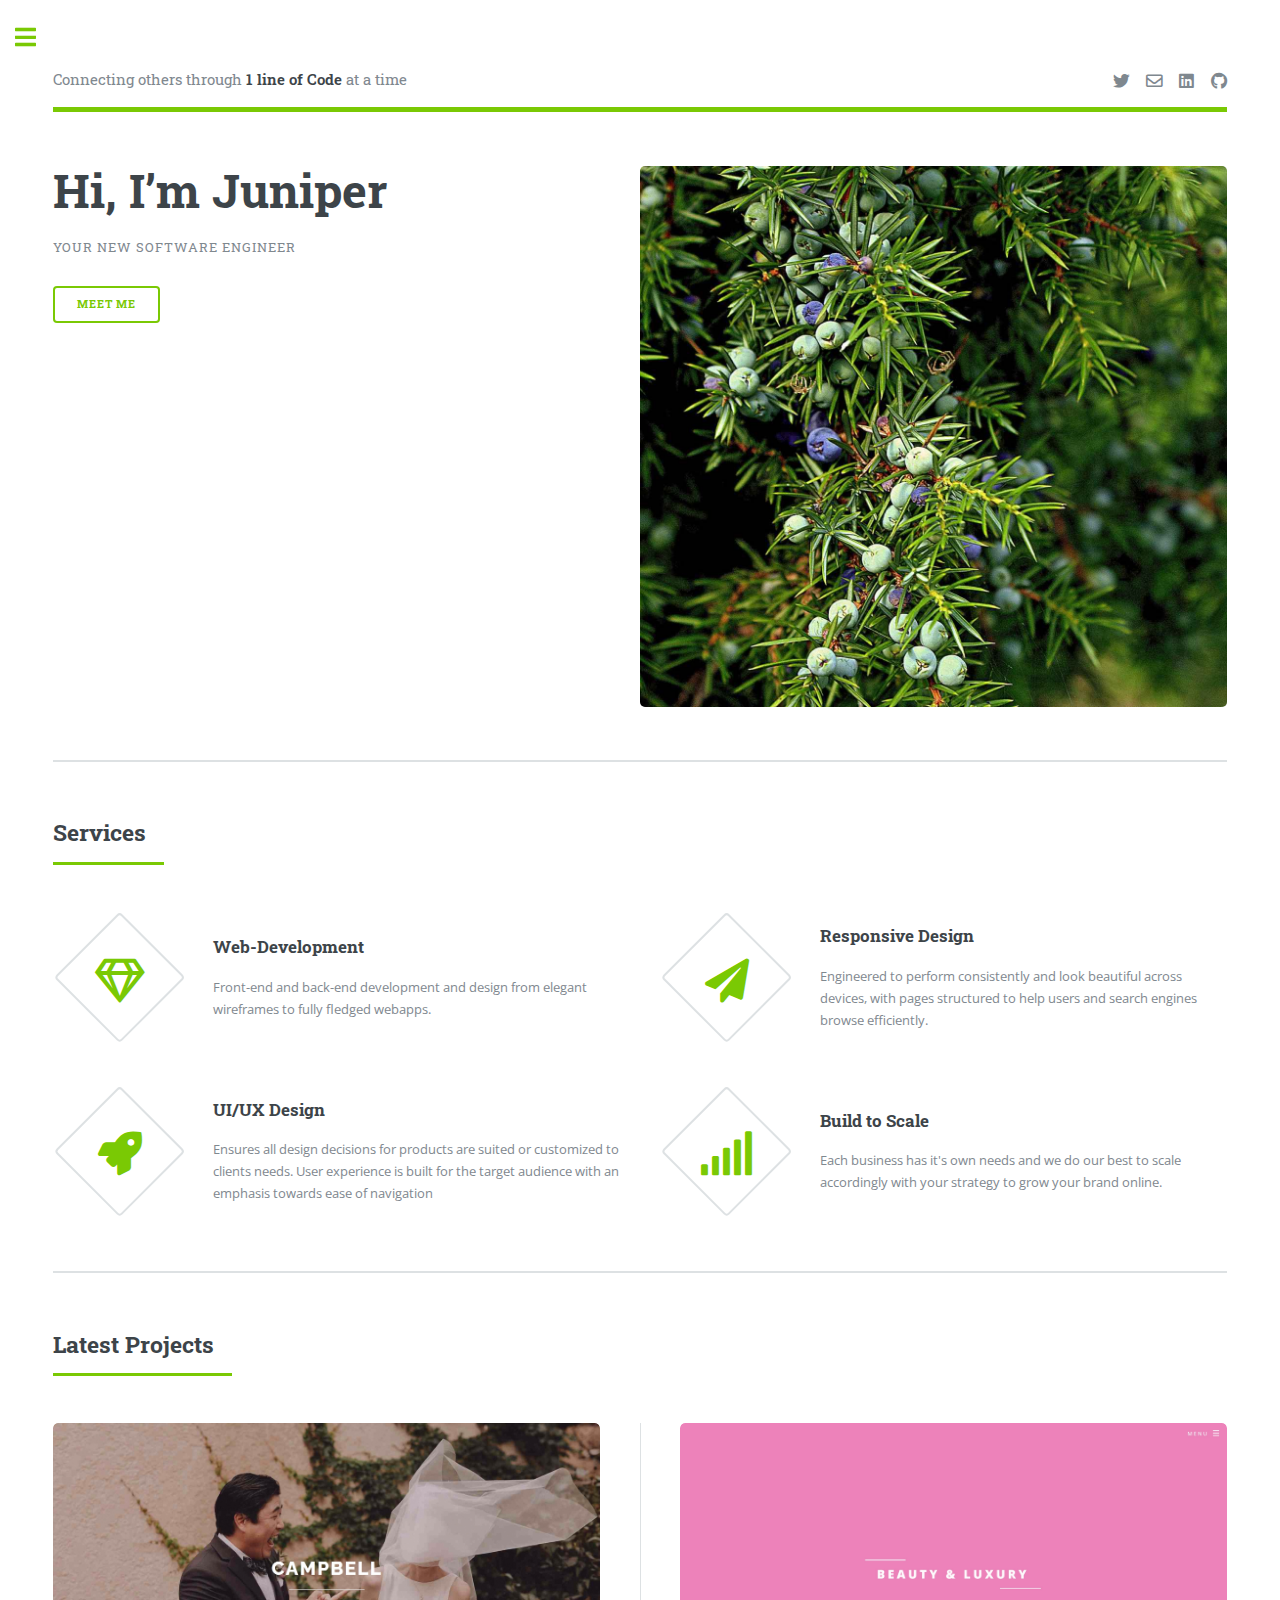
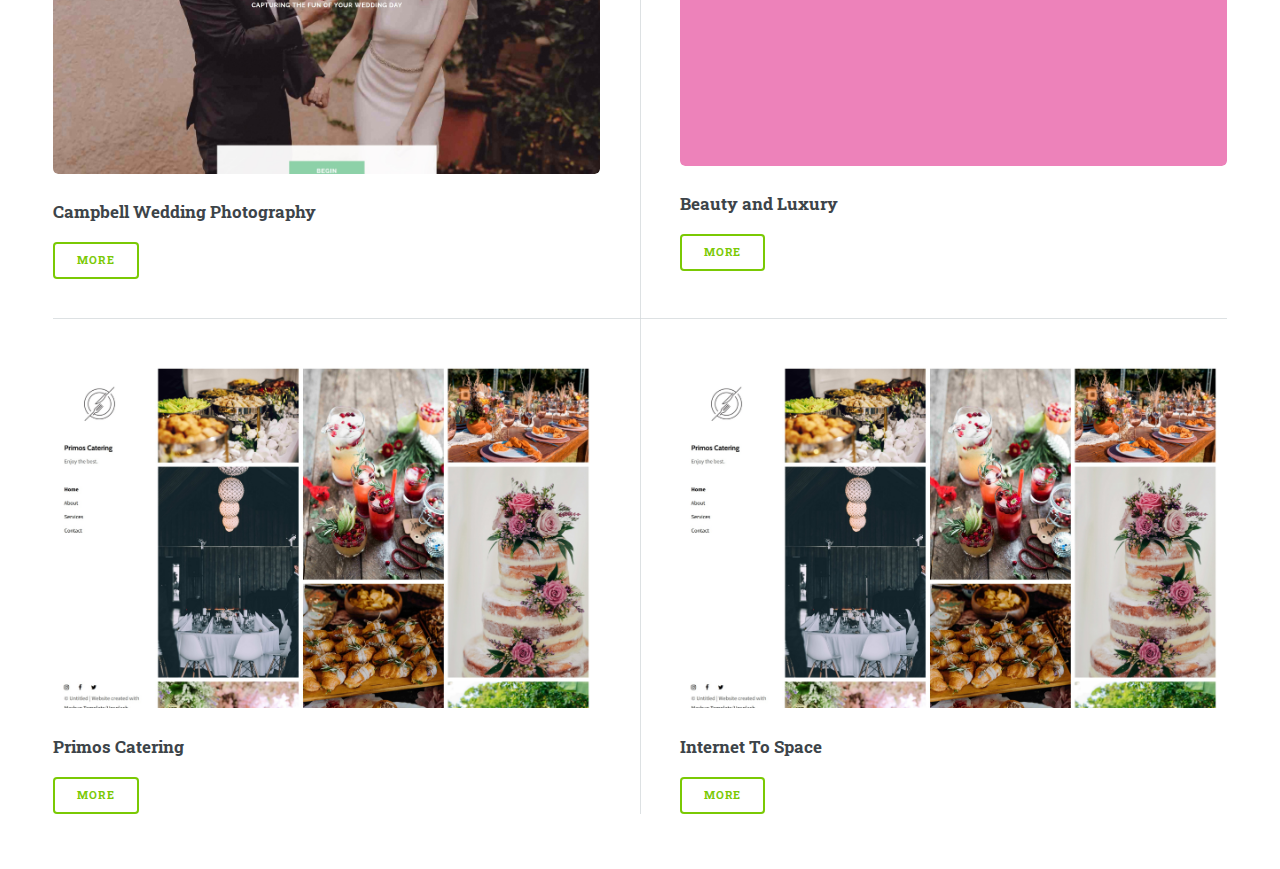
==== index.html @ 2437b705 "Portfolio files" ====
<!DOCTYPE HTML>
<!--
	Editorial by HTML5 UP
	html5up.net | @ajlkn
	Free for personal and commercial use under the CCA 3.0 license (html5up.net/license)
-->
<html>
	<head>
		<title>Juniper Press</title>
		<meta charset="utf-8" />
		<meta name="viewport" content="width=device-width, initial-scale=1, user-scalable=no" />
		<link rel="stylesheet" href="assets/css/main.css" />
	</head>
	<body class="is-preload">

		<!-- Wrapper -->
			<div id="wrapper">

				<!-- Main -->
					<div id="main">
						<div class="inner">

							<!-- Header -->
							<header id="header">
								<a href="home.html" class="logo">Connecting others through <strong>1 line of Code</strong> at a time</a>
								<ul class="icons">
									<!--<li><a class="icon fa-moon dark-mode"><span class="label">Night-Mode</span></a></li> -->
									<li><a href="https://twitter.com/DevwJuniper" target="_blank" class="icon brands fa-twitter"><span class="label">Twitter</span></a></li>
									<li><a href="mailto:juniperpress@protonmail.com" target="_blank" class="icon fa-envelope"><span class="label">Email</span></a></li>
									<li><a href="https://www.linkedin.com/in/juniperpress" target="_blank" class="icon brands fa-linkedin"><span class="label">Linked-In</span></a></li>
									<li><a href="https://github.com/Pressedj" target="_blank" class="icon brands fa-github"><span class="label">Github</span></a></li>
								</ul>
							</header>

							<!-- Banner -->
							<section id="banner">
								<div class="content">
									<header>
										<h1>
											Hi, I’m Juniper<br />
										</h1>
										<p>Your New Software Engineer</p>
									</header>
									<ul class="actions">
										<li><a href="about.html" class="button big">Meet Me</a></li>
									</ul>
									<!--<p>
                                        With a masters in neuroscience I know what it takes to translate your thoughts
                                        into tangible results.

                                        <br />
                                        <br />Let's make your vision a reality

                                    </p>-->

								</div>
								<span class="image object">
									<img src="images/juniperberry.jpg" alt="Juniper Berries" />
								</span>
							</section>

							<!-- Section -->
							<section>
								<header class="major">
									<h2>Services</h2>
								</header>
								<div class="features">
									<article>
										<span class="icon fa-gem"></span>
										<div class="content">
											<h3>Web-Development</h3>
											<p>Front-end and back-end development and design from elegant wireframes to fully fledged webapps.</p>
										</div>
									</article>
									<article>
										<span class="icon solid fa-paper-plane"></span>
										<div class="content">
											<h3>Responsive Design</h3>
											<p>
												Engineered to perform consistently and look beautiful across devices, with pages structured
												to help users and search engines browse efficiently.
											</p>
										</div>
									</article>
									<article>
										<span class="icon solid fa-rocket"></span>
										<div class="content">
											<h3>UI/UX Design</h3>
											<p>
												Ensures all design decisions for products are suited or customized to clients needs.
												User experience is built for the target audience with an emphasis towards ease of navigation
											</p>
										</div>
									</article>
									<article>
										<span class="icon solid fa-signal"></span>
										<div class="content">
											<h3>Build to Scale</h3>
											<p>
												Each business has it's own needs and we do our best to scale accordingly
												with your strategy to grow your brand online.
											</p>
										</div>
									</article>
								</div>
							</section>


							<!-- Section -->
							<section>
								<header class="major">
									<h2>Latest Projects</h2>
								</header>
								<div class="posts">
									<article>
										<a href="https://campbellphotos.netlify.app/" target="_blank" class="image"><img src="images/campbell.jpg" alt="" /></a>
										<h3>Campbell Wedding Photography</h3>
										<ul class="actions">
											<li><a href="https://campbellphotos.netlify.app/" target="_blank" class="button">More</a></li>
										</ul>
									</article>
									<article>
										<a href="https://luxsalons.netlify.app/" target="_blank" class="image"><img src="images/bealux.jpg" alt="" /></a>
										<h3>Beauty and Luxury</h3>
										<ul class="actions">
											<li><a href="https://luxsalons.netlify.app/" target="_blank" class="button">More</a></li>
										</ul>
									</article>
									<article>
										<a href="https://primoscatering.netlify.app/" target="_blank" class="image"><img src="images/primos.jpg" alt="" /></a>
										<h3>Primos Catering</h3>
										<ul class="actions">
											<li><a href="https://primoscatering.netlify.app/" target="_blank" class="button">More</a></li>
										</ul>
									</article>
									<article>
										<a href="https://primoscatering.netlify.app/" target="_blank" class="image"><img src="images/primos.jpg" alt="" /></a>
										<h3>Internet To Space</h3>
										<ul class="actions">
											<li><a href="https://internet2space.netlify.app/" target="_blank" class="button">More</a></li>
										</ul>
									</article>
									<!--
	<article>
		<a href="#" class="image"><img src="images/pic04.jpg" alt="" /></a>
		<h3>Sed etiam facilis</h3>
		<p>Aenean ornare velit lacus, ac varius enim lorem ullamcorper dolore. Proin aliquam facilisis ante interdum. Sed nulla amet lorem feugiat tempus aliquam.</p>
		<ul class="actions">
			<li><a href="#" class="button">More</a></li>
		</ul>
	</article>
	<article>
		<a href="#" class="image"><img src="images/pic05.jpg" alt="" /></a>
		<h3>Feugiat lorem aenean</h3>
		<p>Aenean ornare velit lacus, ac varius enim lorem ullamcorper dolore. Proin aliquam facilisis ante interdum. Sed nulla amet lorem feugiat tempus aliquam.</p>
		<ul class="actions">
			<li><a href="#" class="button">More</a></li>
		</ul>
	</article>
	<article>
		<a href="#" class="image"><img src="images/pic06.jpg" alt="" /></a>
		<h3>Amet varius aliquam</h3>
		<p>Aenean ornare velit lacus, ac varius enim lorem ullamcorper dolore. Proin aliquam facilisis ante interdum. Sed nulla amet lorem feugiat tempus aliquam.</p>
		<ul class="actions">
			<li><a href="#" class="button">More</a></li>
		-->
									</ul>
									</article>
								</div>
							</section>

						</div>
					</div>

				<!-- Sidebar -->
					<div id="sidebar">
						<div class="inner">


							<section>
								<header class="major">
									<h2>Get in touch</h2>
								</header>
								<p>Start a conversation</p>
								<ul class="contact">
									<li class="icon solid fa-envelope"><a href="" mailto:juniperpress@protonmail.com">juniperpress@protonmail.com</a></li>
									<li class="icon brands fa-twitter"><a target="_blank" href="https://twitter.com/devwjuniper">DevwJuniper.com/Twitter</a></li>
								</ul>
							</section>

							<!-- Footer -->
							<footer id="footer">
								<a href="index.html" class="logo"><strong>Editorial</strong> by HTML5 UP</a>
								<p class="copyright">&copy; Untitled. All rights reserved. Demo Images: <a href="https://unsplash.com">Unsplash</a>. Design: <a href="https://html5up.net">HTML5 UP</a>.</p>
							</footer>

						</div>
					</div>

			</div>

		<!-- Scripts -->
			<script src="assets/js/jquery.min.js"></script>
			<script src="assets/js/browser.min.js"></script>
			<script src="assets/js/breakpoints.min.js"></script>
			<script src="assets/js/util.js"></script>
			<script src="assets/js/main.js"></script>

	</body>
</html>
---- assets/css/main.css ----
@import url(fontawesome-all.min.css);
@import url("https://fonts.googleapis.com/css?family=Open+Sans:400,600,400italic,600italic|Roboto+Slab:400,700");
/*
	Editorial by HTML5 UP
	html5up.net | @ajlkn
	Free for personal and commercial use under the CCA 3.0 license (html5up.net/license)
*/
html, body, div, span, applet, object,
iframe, h1, h2, h3, h4, h5, h6, p, blockquote,
pre, a, abbr, acronym, address, big, cite,
code, del, dfn, em, img, ins, kbd, q, s, samp,
small, strike, strong, sub, sup, tt, var, b,
u, i, center, dl, dt, dd, ol, ul, li, fieldset,
form, label, legend, table, caption, tbody,
tfoot, thead, tr, th, td, article, aside,
canvas, details, embed, figure, figcaption,
footer, header, hgroup, menu, nav, output, ruby,
section, summary, time, mark, audio, video {
  margin: 0;
  padding: 0;
  border: 0;
  font-size: 100%;
  font: inherit;
  vertical-align: baseline; }

article, aside, details, figcaption, figure,
footer, header, hgroup, menu, nav, section {
  display: block; }

body {
  line-height: 1; }

ol, ul {
  list-style: none; }

blockquote, q {
  quotes: none; }
  blockquote:before, blockquote:after, q:before, q:after {
    content: '';
    content: none; }

table {
  border-collapse: collapse;
  border-spacing: 0; }

body {
  -webkit-text-size-adjust: none; }

mark {
  background-color: transparent;
  color: inherit; }

input::-moz-focus-inner {
  border: 0;
  padding: 0; }

input, select, textarea {
  -moz-appearance: none;
  -webkit-appearance: none;
  -ms-appearance: none;
  appearance: none; }

/* Basic */
@-ms-viewport {
  width: device-width; }

body {
  -ms-overflow-style: scrollbar; }

@media screen and (max-width: 480px) {
  html, body {
    min-width: 320px; } }

html {
  box-sizing: border-box; }

*, *:before, *:after {
  box-sizing: inherit; }

body {
  background: #ffffff; }


  body.is-preload *, body.is-preload *:before, body.is-preload *:after, body.is-resizing *, body.is-resizing *:before, body.is-resizing *:after {
    -moz-animation: none !important;
    -webkit-animation: none !important;
    -ms-animation: none !important;
    animation: none !important;
    -moz-transition: none !important;
    -webkit-transition: none !important;
    -ms-transition: none !important;
    transition: none !important; }

/* Type */
body, input, select, textarea {
  color: #7f888f;
  font-family: "Open Sans", sans-serif;
  font-size: 13pt;
  font-weight: 400;
  line-height: 1.65; }
  @media screen and (max-width: 1680px) {
    body, input, select, textarea {
      font-size: 11pt; } }
  @media screen and (max-width: 1280px) {
    body, input, select, textarea {
      font-size: 10pt; } }
  @media screen and (max-width: 360px) {
    body, input, select, textarea {
      font-size: 9pt; } }

a {
  -moz-transition: color 0.2s ease-in-out, border-bottom-color 0.2s ease-in-out;
  -webkit-transition: color 0.2s ease-in-out, border-bottom-color 0.2s ease-in-out;
  -ms-transition: color 0.2s ease-in-out, border-bottom-color 0.2s ease-in-out;
  transition: color 0.2s ease-in-out, border-bottom-color 0.2s ease-in-out;
  border-bottom: dotted 1px;
  color: #7ac904;
  text-decoration: none; }
  a:hover {
    border-bottom-color: #7ac904;
    color: #7ac904 !important; }
    a:hover strong {
      color: inherit; }

strong, b {
  color: #3d4449;
  font-weight: 600; }

em, i {
  font-style: italic; }

p {
  margin: 0 0 2em 0; }

h1, h2, h3, h4, h5, h6 {
  color: #3d4449;
  font-family: "Roboto Slab", serif;
  font-weight: 700;
  line-height: 1.5;
  margin: 0 0 1em 0; }
  h1 a, h2 a, h3 a, h4 a, h5 a, h6 a {
    color: inherit;
    text-decoration: none;
    border-bottom: 0; }

h1 {
  font-size: 4em;
  margin: 0 0 0.5em 0;
  line-height: 1.3; }

h2 {
  font-size: 1.75em; }

h3 {
  font-size: 1.25em; }

h4 {
  font-size: 1.1em; }

h5 {
  font-size: 0.9em; }

h6 {
  font-size: 0.7em; }

@media screen and (max-width: 1680px) {
  h1 {
    font-size: 3.5em; } }

@media screen and (max-width: 980px) {
  h1 {
    font-size: 3.25em; } }

@media screen and (max-width: 736px) {
  h1 {
    font-size: 2em;
    line-height: 1.4; }
  h2 {
    font-size: 1.5em; } }

sub {
  font-size: 0.8em;
  position: relative;
  top: 0.5em; }

sup {
  font-size: 0.8em;
  position: relative;
  top: -0.5em; }

blockquote {
  border-left: solid 3px rgba(210, 215, 217, 0.75);
  font-style: italic;
  margin: 0 0 2em 0;
  padding: 0.5em 0 0.5em 2em; }

code {
  background: rgba(230, 235, 237, 0.25);
  border-radius: 0.375em;
  border: solid 1px rgba(210, 215, 217, 0.75);
  font-family: "Courier New", monospace;
  font-size: 0.9em;
  margin: 0 0.25em;
  padding: 0.25em 0.65em; }

pre {
  -webkit-overflow-scrolling: touch;
  font-family: "Courier New", monospace;
  font-size: 0.9em;
  margin: 0 0 2em 0; }
  pre code {
    display: block;
    line-height: 1.75;
    padding: 1em 1.5em;
    overflow-x: auto; }

hr {
  border: 0;
  border-bottom: solid 1px rgba(210, 215, 217, 0.75);
  margin: 2em 0; }
  hr.major {
    margin: 3em 0; }

.align-left {
  text-align: left; }

.align-center {
  text-align: center; }

.align-right {
  text-align: right; }

/* Row */
.row {
  display: flex;
  flex-wrap: wrap;
  box-sizing: border-box;
  align-items: stretch; }
  .row > * {
    box-sizing: border-box; }
  .row.gtr-uniform > * > :last-child {
    margin-bottom: 0; }
  .row.aln-left {
    justify-content: flex-start; }
  .row.aln-center {
    justify-content: center; }
  .row.aln-right {
    justify-content: flex-end; }
  .row.aln-top {
    align-items: flex-start; }
  .row.aln-middle {
    align-items: center; }
  .row.aln-bottom {
    align-items: flex-end; }
  .row > .imp {
    order: -1; }
  .row > .col-1 {
    width: 8.33333%; }
  .row > .off-1 {
    margin-left: 8.33333%; }
  .row > .col-2 {
    width: 16.66667%; }
  .row > .off-2 {
    margin-left: 16.66667%; }
  .row > .col-3 {
    width: 25%; }
  .row > .off-3 {
    margin-left: 25%; }
  .row > .col-4 {
    width: 33.33333%; }
  .row > .off-4 {
    margin-left: 33.33333%; }
  .row > .col-5 {
    width: 41.66667%; }
  .row > .off-5 {
    margin-left: 41.66667%; }
  .row > .col-6 {
    width: 50%; }
  .row > .off-6 {
    margin-left: 50%; }
  .row > .col-7 {
    width: 58.33333%; }
  .row > .off-7 {
    margin-left: 58.33333%; }
  .row > .col-8 {
    width: 66.66667%; }
  .row > .off-8 {
    margin-left: 66.66667%; }
  .row > .col-9 {
    width: 75%; }
  .row > .off-9 {
    margin-left: 75%; }
  .row > .col-10 {
    width: 83.33333%; }
  .row > .off-10 {
    margin-left: 83.33333%; }
  .row > .col-11 {
    width: 91.66667%; }
  .row > .off-11 {
    margin-left: 91.66667%; }
  .row > .col-12 {
    width: 100%; }
  .row > .off-12 {
    margin-left: 100%; }
  .row.gtr-0 {
    margin-top: 0;
    margin-left: 0em; }
    .row.gtr-0 > * {
      padding: 0 0 0 0em; }
    .row.gtr-0.gtr-uniform {
      margin-top: 0em; }
      .row.gtr-0.gtr-uniform > * {
        padding-top: 0em; }
  .row.gtr-25 {
    margin-top: 0;
    margin-left: -0.375em; }
    .row.gtr-25 > * {
      padding: 0 0 0 0.375em; }
    .row.gtr-25.gtr-uniform {
      margin-top: -0.375em; }
      .row.gtr-25.gtr-uniform > * {
        padding-top: 0.375em; }
  .row.gtr-50 {
    margin-top: 0;
    margin-left: -0.75em; }
    .row.gtr-50 > * {
      padding: 0 0 0 0.75em; }
    .row.gtr-50.gtr-uniform {
      margin-top: -0.75em; }
      .row.gtr-50.gtr-uniform > * {
        padding-top: 0.75em; }
  .row {
    margin-top: 0;
    margin-left: -1.5em; }
    .row > * {
      padding: 0 0 0 1.5em; }
    .row.gtr-uniform {
      margin-top: -1.5em; }
      .row.gtr-uniform > * {
        padding-top: 1.5em; }
  .row.gtr-150 {
    margin-top: 0;
    margin-left: -2.25em; }
    .row.gtr-150 > * {
      padding: 0 0 0 2.25em; }
    .row.gtr-150.gtr-uniform {
      margin-top: -2.25em; }
      .row.gtr-150.gtr-uniform > * {
        padding-top: 2.25em; }
  .row.gtr-200 {
    margin-top: 0;
    margin-left: -3em; }
    .row.gtr-200 > * {
      padding: 0 0 0 3em; }
    .row.gtr-200.gtr-uniform {
      margin-top: -3em; }
      .row.gtr-200.gtr-uniform > * {
        padding-top: 3em; }
  @media screen and (max-width: 1680px) {
    .row {
      display: flex;
      flex-wrap: wrap;
      box-sizing: border-box;
      align-items: stretch; }
      .row > * {
        box-sizing: border-box; }
      .row.gtr-uniform > * > :last-child {
        margin-bottom: 0; }
      .row.aln-left {
        justify-content: flex-start; }
      .row.aln-center {
        justify-content: center; }
      .row.aln-right {
        justify-content: flex-end; }
      .row.aln-top {
        align-items: flex-start; }
      .row.aln-middle {
        align-items: center; }
      .row.aln-bottom {
        align-items: flex-end; }
      .row > .imp-xlarge {
        order: -1; }
      .row > .col-1-xlarge {
        width: 8.33333%; }
      .row > .off-1-xlarge {
        margin-left: 8.33333%; }
      .row > .col-2-xlarge {
        width: 16.66667%; }
      .row > .off-2-xlarge {
        margin-left: 16.66667%; }
      .row > .col-3-xlarge {
        width: 25%; }
      .row > .off-3-xlarge {
        margin-left: 25%; }
      .row > .col-4-xlarge {
        width: 33.33333%; }
      .row > .off-4-xlarge {
        margin-left: 33.33333%; }
      .row > .col-5-xlarge {
        width: 41.66667%; }
      .row > .off-5-xlarge {
        margin-left: 41.66667%; }
      .row > .col-6-xlarge {
        width: 50%; }
      .row > .off-6-xlarge {
        margin-left: 50%; }
      .row > .col-7-xlarge {
        width: 58.33333%; }
      .row > .off-7-xlarge {
        margin-left: 58.33333%; }
      .row > .col-8-xlarge {
        width: 66.66667%; }
      .row > .off-8-xlarge {
        margin-left: 66.66667%; }
      .row > .col-9-xlarge {
        width: 75%; }
      .row > .off-9-xlarge {
        margin-left: 75%; }
      .row > .col-10-xlarge {
        width: 83.33333%; }
      .row > .off-10-xlarge {
        margin-left: 83.33333%; }
      .row > .col-11-xlarge {
        width: 91.66667%; }
      .row > .off-11-xlarge {
        margin-left: 91.66667%; }
      .row > .col-12-xlarge {
        width: 100%; }
      .row > .off-12-xlarge {
        margin-left: 100%; }
      .row.gtr-0 {
        margin-top: 0;
        margin-left: 0em; }
        .row.gtr-0 > * {
          padding: 0 0 0 0em; }
        .row.gtr-0.gtr-uniform {
          margin-top: 0em; }
          .row.gtr-0.gtr-uniform > * {
            padding-top: 0em; }
      .row.gtr-25 {
        margin-top: 0;
        margin-left: -0.375em; }
        .row.gtr-25 > * {
          padding: 0 0 0 0.375em; }
        .row.gtr-25.gtr-uniform {
          margin-top: -0.375em; }
          .row.gtr-25.gtr-uniform > * {
            padding-top: 0.375em; }
      .row.gtr-50 {
        margin-top: 0;
        margin-left: -0.75em; }
        .row.gtr-50 > * {
          padding: 0 0 0 0.75em; }
        .row.gtr-50.gtr-uniform {
          margin-top: -0.75em; }
          .row.gtr-50.gtr-uniform > * {
            padding-top: 0.75em; }
      .row {
        margin-top: 0;
        margin-left: -1.5em; }
        .row > * {
          padding: 0 0 0 1.5em; }
        .row.gtr-uniform {
          margin-top: -1.5em; }
          .row.gtr-uniform > * {
            padding-top: 1.5em; }
      .row.gtr-150 {
        margin-top: 0;
        margin-left: -2.25em; }
        .row.gtr-150 > * {
          padding: 0 0 0 2.25em; }
        .row.gtr-150.gtr-uniform {
          margin-top: -2.25em; }
          .row.gtr-150.gtr-uniform > * {
            padding-top: 2.25em; }
      .row.gtr-200 {
        margin-top: 0;
        margin-left: -3em; }
        .row.gtr-200 > * {
          padding: 0 0 0 3em; }
        .row.gtr-200.gtr-uniform {
          margin-top: -3em; }
          .row.gtr-200.gtr-uniform > * {
            padding-top: 3em; } }
  @media screen and (max-width: 1280px) {
    .row {
      display: flex;
      flex-wrap: wrap;
      box-sizing: border-box;
      align-items: stretch; }
      .row > * {
        box-sizing: border-box; }
      .row.gtr-uniform > * > :last-child {
        margin-bottom: 0; }
      .row.aln-left {
        justify-content: flex-start; }
      .row.aln-center {
        justify-content: center; }
      .row.aln-right {
        justify-content: flex-end; }
      .row.aln-top {
        align-items: flex-start; }
      .row.aln-middle {
        align-items: center; }
      .row.aln-bottom {
        align-items: flex-end; }
      .row > .imp-large {
        order: -1; }
      .row > .col-1-large {
        width: 8.33333%; }
      .row > .off-1-large {
        margin-left: 8.33333%; }
      .row > .col-2-large {
        width: 16.66667%; }
      .row > .off-2-large {
        margin-left: 16.66667%; }
      .row > .col-3-large {
        width: 25%; }
      .row > .off-3-large {
        margin-left: 25%; }
      .row > .col-4-large {
        width: 33.33333%; }
      .row > .off-4-large {
        margin-left: 33.33333%; }
      .row > .col-5-large {
        width: 41.66667%; }
      .row > .off-5-large {
        margin-left: 41.66667%; }
      .row > .col-6-large {
        width: 50%; }
      .row > .off-6-large {
        margin-left: 50%; }
      .row > .col-7-large {
        width: 58.33333%; }
      .row > .off-7-large {
        margin-left: 58.33333%; }
      .row > .col-8-large {
        width: 66.66667%; }
      .row > .off-8-large {
        margin-left: 66.66667%; }
      .row > .col-9-large {
        width: 75%; }
      .row > .off-9-large {
        margin-left: 75%; }
      .row > .col-10-large {
        width: 83.33333%; }
      .row > .off-10-large {
        margin-left: 83.33333%; }
      .row > .col-11-large {
        width: 91.66667%; }
      .row > .off-11-large {
        margin-left: 91.66667%; }
      .row > .col-12-large {
        width: 100%; }
      .row > .off-12-large {
        margin-left: 100%; }
      .row.gtr-0 {
        margin-top: 0;
        margin-left: 0em; }
        .row.gtr-0 > * {
          padding: 0 0 0 0em; }
        .row.gtr-0.gtr-uniform {
          margin-top: 0em; }
          .row.gtr-0.gtr-uniform > * {
            padding-top: 0em; }
      .row.gtr-25 {
        margin-top: 0;
        margin-left: -0.375em; }
        .row.gtr-25 > * {
          padding: 0 0 0 0.375em; }
        .row.gtr-25.gtr-uniform {
          margin-top: -0.375em; }
          .row.gtr-25.gtr-uniform > * {
            padding-top: 0.375em; }
      .row.gtr-50 {
        margin-top: 0;
        margin-left: -0.75em; }
        .row.gtr-50 > * {
          padding: 0 0 0 0.75em; }
        .row.gtr-50.gtr-uniform {
          margin-top: -0.75em; }
          .row.gtr-50.gtr-uniform > * {
            padding-top: 0.75em; }
      .row {
        margin-top: 0;
        margin-left: -1.5em; }
        .row > * {
          padding: 0 0 0 1.5em; }
        .row.gtr-uniform {
          margin-top: -1.5em; }
          .row.gtr-uniform > * {
            padding-top: 1.5em; }
      .row.gtr-150 {
        margin-top: 0;
        margin-left: -2.25em; }
        .row.gtr-150 > * {
          padding: 0 0 0 2.25em; }
        .row.gtr-150.gtr-uniform {
          margin-top: -2.25em; }
          .row.gtr-150.gtr-uniform > * {
            padding-top: 2.25em; }
      .row.gtr-200 {
        margin-top: 0;
        margin-left: -3em; }
        .row.gtr-200 > * {
          padding: 0 0 0 3em; }
        .row.gtr-200.gtr-uniform {
          margin-top: -3em; }
          .row.gtr-200.gtr-uniform > * {
            padding-top: 3em; } }
  @media screen and (max-width: 980px) {
    .row {
      display: flex;
      flex-wrap: wrap;
      box-sizing: border-box;
      align-items: stretch; }
      .row > * {
        box-sizing: border-box; }
      .row.gtr-uniform > * > :last-child {
        margin-bottom: 0; }
      .row.aln-left {
        justify-content: flex-start; }
      .row.aln-center {
        justify-content: center; }
      .row.aln-right {
        justify-content: flex-end; }
      .row.aln-top {
        align-items: flex-start; }
      .row.aln-middle {
        align-items: center; }
      .row.aln-bottom {
        align-items: flex-end; }
      .row > .imp-medium {
        order: -1; }
      .row > .col-1-medium {
        width: 8.33333%; }
      .row > .off-1-medium {
        margin-left: 8.33333%; }
      .row > .col-2-medium {
        width: 16.66667%; }
      .row > .off-2-medium {
        margin-left: 16.66667%; }
      .row > .col-3-medium {
        width: 25%; }
      .row > .off-3-medium {
        margin-left: 25%; }
      .row > .col-4-medium {
        width: 33.33333%; }
      .row > .off-4-medium {
        margin-left: 33.33333%; }
      .row > .col-5-medium {
        width: 41.66667%; }
      .row > .off-5-medium {
        margin-left: 41.66667%; }
      .row > .col-6-medium {
        width: 50%; }
      .row > .off-6-medium {
        margin-left: 50%; }
      .row > .col-7-medium {
        width: 58.33333%; }
      .row > .off-7-medium {
        margin-left: 58.33333%; }
      .row > .col-8-medium {
        width: 66.66667%; }
      .row > .off-8-medium {
        margin-left: 66.66667%; }
      .row > .col-9-medium {
        width: 75%; }
      .row > .off-9-medium {
        margin-left: 75%; }
      .row > .col-10-medium {
        width: 83.33333%; }
      .row > .off-10-medium {
        margin-left: 83.33333%; }
      .row > .col-11-medium {
        width: 91.66667%; }
      .row > .off-11-medium {
        margin-left: 91.66667%; }
      .row > .col-12-medium {
        width: 100%; }
      .row > .off-12-medium {
        margin-left: 100%; }
      .row.gtr-0 {
        margin-top: 0;
        margin-left: 0em; }
        .row.gtr-0 > * {
          padding: 0 0 0 0em; }
        .row.gtr-0.gtr-uniform {
          margin-top: 0em; }
          .row.gtr-0.gtr-uniform > * {
            padding-top: 0em; }
      .row.gtr-25 {
        margin-top: 0;
        margin-left: -0.375em; }
        .row.gtr-25 > * {
          padding: 0 0 0 0.375em; }
        .row.gtr-25.gtr-uniform {
          margin-top: -0.375em; }
          .row.gtr-25.gtr-uniform > * {
            padding-top: 0.375em; }
      .row.gtr-50 {
        margin-top: 0;
        margin-left: -0.75em; }
        .row.gtr-50 > * {
          padding: 0 0 0 0.75em; }
        .row.gtr-50.gtr-uniform {
          margin-top: -0.75em; }
          .row.gtr-50.gtr-uniform > * {
            padding-top: 0.75em; }
      .row {
        margin-top: 0;
        margin-left: -1.5em; }
        .row > * {
          padding: 0 0 0 1.5em; }
        .row.gtr-uniform {
          margin-top: -1.5em; }
          .row.gtr-uniform > * {
            padding-top: 1.5em; }
      .row.gtr-150 {
        margin-top: 0;
        margin-left: -2.25em; }
        .row.gtr-150 > * {
          padding: 0 0 0 2.25em; }
        .row.gtr-150.gtr-uniform {
          margin-top: -2.25em; }
          .row.gtr-150.gtr-uniform > * {
            padding-top: 2.25em; }
      .row.gtr-200 {
        margin-top: 0;
        margin-left: -3em; }
        .row.gtr-200 > * {
          padding: 0 0 0 3em; }
        .row.gtr-200.gtr-uniform {
          margin-top: -3em; }
          .row.gtr-200.gtr-uniform > * {
            padding-top: 3em; } }
  @media screen and (max-width: 736px) {
    .row {
      display: flex;
      flex-wrap: wrap;
      box-sizing: border-box;
      align-items: stretch; }
      .row > * {
        box-sizing: border-box; }
      .row.gtr-uniform > * > :last-child {
        margin-bottom: 0; }
      .row.aln-left {
        justify-content: flex-start; }
      .row.aln-center {
        justify-content: center; }
      .row.aln-right {
        justify-content: flex-end; }
      .row.aln-top {
        align-items: flex-start; }
      .row.aln-middle {
        align-items: center; }
      .row.aln-bottom {
        align-items: flex-end; }
      .row > .imp-small {
        order: -1; }
      .row > .col-1-small {
        width: 8.33333%; }
      .row > .off-1-small {
        margin-left: 8.33333%; }
      .row > .col-2-small {
        width: 16.66667%; }
      .row > .off-2-small {
        margin-left: 16.66667%; }
      .row > .col-3-small {
        width: 25%; }
      .row > .off-3-small {
        margin-left: 25%; }
      .row > .col-4-small {
        width: 33.33333%; }
      .row > .off-4-small {
        margin-left: 33.33333%; }
      .row > .col-5-small {
        width: 41.66667%; }
      .row > .off-5-small {
        margin-left: 41.66667%; }
      .row > .col-6-small {
        width: 50%; }
      .row > .off-6-small {
        margin-left: 50%; }
      .row > .col-7-small {
        width: 58.33333%; }
      .row > .off-7-small {
        margin-left: 58.33333%; }
      .row > .col-8-small {
        width: 66.66667%; }
      .row > .off-8-small {
        margin-left: 66.66667%; }
      .row > .col-9-small {
        width: 75%; }
      .row > .off-9-small {
        margin-left: 75%; }
      .row > .col-10-small {
        width: 83.33333%; }
      .row > .off-10-small {
        margin-left: 83.33333%; }
      .row > .col-11-small {
        width: 91.66667%; }
      .row > .off-11-small {
        margin-left: 91.66667%; }
      .row > .col-12-small {
        width: 100%; }
      .row > .off-12-small {
        margin-left: 100%; }
      .row.gtr-0 {
        margin-top: 0;
        margin-left: 0em; }
        .row.gtr-0 > * {
          padding: 0 0 0 0em; }
        .row.gtr-0.gtr-uniform {
          margin-top: 0em; }
          .row.gtr-0.gtr-uniform > * {
            padding-top: 0em; }
      .row.gtr-25 {
        margin-top: 0;
        margin-left: -0.375em; }
        .row.gtr-25 > * {
          padding: 0 0 0 0.375em; }
        .row.gtr-25.gtr-uniform {
          margin-top: -0.375em; }
          .row.gtr-25.gtr-uniform > * {
            padding-top: 0.375em; }
      .row.gtr-50 {
        margin-top: 0;
        margin-left: -0.75em; }
        .row.gtr-50 > * {
          padding: 0 0 0 0.75em; }
        .row.gtr-50.gtr-uniform {
          margin-top: -0.75em; }
          .row.gtr-50.gtr-uniform > * {
            padding-top: 0.75em; }
      .row {
        margin-top: 0;
        margin-left: -1.5em; }
        .row > * {
          padding: 0 0 0 1.5em; }
        .row.gtr-uniform {
          margin-top: -1.5em; }
          .row.gtr-uniform > * {
            padding-top: 1.5em; }
      .row.gtr-150 {
        margin-top: 0;
        margin-left: -2.25em; }
        .row.gtr-150 > * {
          padding: 0 0 0 2.25em; }
        .row.gtr-150.gtr-uniform {
          margin-top: -2.25em; }
          .row.gtr-150.gtr-uniform > * {
            padding-top: 2.25em; }
      .row.gtr-200 {
        margin-top: 0;
        margin-left: -3em; }
        .row.gtr-200 > * {
          padding: 0 0 0 3em; }
        .row.gtr-200.gtr-uniform {
          margin-top: -3em; }
          .row.gtr-200.gtr-uniform > * {
            padding-top: 3em; } }
  @media screen and (max-width: 480px) {
    .row {
      display: flex;
      flex-wrap: wrap;
      box-sizing: border-box;
      align-items: stretch; }
      .row > * {
        box-sizing: border-box; }
      .row.gtr-uniform > * > :last-child {
        margin-bottom: 0; }
      .row.aln-left {
        justify-content: flex-start; }
      .row.aln-center {
        justify-content: center; }
      .row.aln-right {
        justify-content: flex-end; }
      .row.aln-top {
        align-items: flex-start; }
      .row.aln-middle {
        align-items: center; }
      .row.aln-bottom {
        align-items: flex-end; }
      .row > .imp-xsmall {
        order: -1; }
      .row > .col-1-xsmall {
        width: 8.33333%; }
      .row > .off-1-xsmall {
        margin-left: 8.33333%; }
      .row > .col-2-xsmall {
        width: 16.66667%; }
      .row > .off-2-xsmall {
        margin-left: 16.66667%; }
      .row > .col-3-xsmall {
        width: 25%; }
      .row > .off-3-xsmall {
        margin-left: 25%; }
      .row > .col-4-xsmall {
        width: 33.33333%; }
      .row > .off-4-xsmall {
        margin-left: 33.33333%; }
      .row > .col-5-xsmall {
        width: 41.66667%; }
      .row > .off-5-xsmall {
        margin-left: 41.66667%; }
      .row > .col-6-xsmall {
        width: 50%; }
      .row > .off-6-xsmall {
        margin-left: 50%; }
      .row > .col-7-xsmall {
        width: 58.33333%; }
      .row > .off-7-xsmall {
        margin-left: 58.33333%; }
      .row > .col-8-xsmall {
        width: 66.66667%; }
      .row > .off-8-xsmall {
        margin-left: 66.66667%; }
      .row > .col-9-xsmall {
        width: 75%; }
      .row > .off-9-xsmall {
        margin-left: 75%; }
      .row > .col-10-xsmall {
        width: 83.33333%; }
      .row > .off-10-xsmall {
        margin-left: 83.33333%; }
      .row > .col-11-xsmall {
        width: 91.66667%; }
      .row > .off-11-xsmall {
        margin-left: 91.66667%; }
      .row > .col-12-xsmall {
        width: 100%; }
      .row > .off-12-xsmall {
        margin-left: 100%; }
      .row.gtr-0 {
        margin-top: 0;
        margin-left: 0em; }
        .row.gtr-0 > * {
          padding: 0 0 0 0em; }
        .row.gtr-0.gtr-uniform {
          margin-top: 0em; }
          .row.gtr-0.gtr-uniform > * {
            padding-top: 0em; }
      .row.gtr-25 {
        margin-top: 0;
        margin-left: -0.375em; }
        .row.gtr-25 > * {
          padding: 0 0 0 0.375em; }
        .row.gtr-25.gtr-uniform {
          margin-top: -0.375em; }
          .row.gtr-25.gtr-uniform > * {
            padding-top: 0.375em; }
      .row.gtr-50 {
        margin-top: 0;
        margin-left: -0.75em; }
        .row.gtr-50 > * {
          padding: 0 0 0 0.75em; }
        .row.gtr-50.gtr-uniform {
          margin-top: -0.75em; }
          .row.gtr-50.gtr-uniform > * {
            padding-top: 0.75em; }
      .row {
        margin-top: 0;
        margin-left: -1.5em; }
        .row > * {
          padding: 0 0 0 1.5em; }
        .row.gtr-uniform {
          margin-top: -1.5em; }
          .row.gtr-uniform > * {
            padding-top: 1.5em; }
      .row.gtr-150 {
        margin-top: 0;
        margin-left: -2.25em; }
        .row.gtr-150 > * {
          padding: 0 0 0 2.25em; }
        .row.gtr-150.gtr-uniform {
          margin-top: -2.25em; }
          .row.gtr-150.gtr-uniform > * {
            padding-top: 2.25em; }
      .row.gtr-200 {
        margin-top: 0;
        margin-left: -3em; }
        .row.gtr-200 > * {
          padding: 0 0 0 3em; }
        .row.gtr-200.gtr-uniform {
          margin-top: -3em; }
          .row.gtr-200.gtr-uniform > * {
            padding-top: 3em; } }

/* Section/Article */
section.special, article.special {
  text-align: center; }

header p {
  font-family: "Roboto Slab", serif;
  font-size: 1em;
  font-weight: 400;
  letter-spacing: 0.075em;
  margin-top: -0.5em;
  text-transform: uppercase; }

header.major > :last-child {
  border-bottom: solid 3px #7ac904;
  display: inline-block;
  margin: 0 0 2em 0;
  padding: 0 0.75em 0.5em 0; }

header.main > :last-child {
  margin: 0 0 1em 0; }

/* Form */
form {
  margin: 0 0 2em 0; }

label {
  color: #3d4449;
  display: block;
  font-size: 0.9em;
  font-weight: 600;
  margin: 0 0 1em 0; }

input[type="text"],
input[type="password"],
input[type="email"],
input[type="tel"],
input[type="search"],
input[type="url"],
select,
textarea {
  -moz-appearance: none;
  -webkit-appearance: none;
  -ms-appearance: none;
  appearance: none;
  background: #ffffff;
  border-radius: 0.375em;
  border: none;
  border: solid 1px rgba(210, 215, 217, 0.75);
  color: inherit;
  display: block;
  outline: 0;
  padding: 0 1em;
  text-decoration: none;
  width: 100%; }
  input[type="text"]:invalid,
  input[type="password"]:invalid,
  input[type="email"]:invalid,
  input[type="tel"]:invalid,
  input[type="search"]:invalid,
  input[type="url"]:invalid,
  select:invalid,
  textarea:invalid {
    box-shadow: none; }
  input[type="text"]:focus,
  input[type="password"]:focus,
  input[type="email"]:focus,
  input[type="tel"]:focus,
  input[type="search"]:focus,
  input[type="url"]:focus,
  select:focus,
  textarea:focus {
    border-color: #7ac904;
    box-shadow: 0 0 0 1px #7ac904; }

select {
  background-image: url("data:image/svg+xml;charset=utf8,%3Csvg xmlns='http://www.w3.org/2000/svg' width='40' height='40' preserveAspectRatio='none' viewBox='0 0 40 40'%3E%3Cpath d='M9.4,12.3l10.4,10.4l10.4-10.4c0.2-0.2,0.5-0.4,0.9-0.4c0.3,0,0.6,0.1,0.9,0.4l3.3,3.3c0.2,0.2,0.4,0.5,0.4,0.9 c0,0.4-0.1,0.6-0.4,0.9L20.7,31.9c-0.2,0.2-0.5,0.4-0.9,0.4c-0.3,0-0.6-0.1-0.9-0.4L4.3,17.3c-0.2-0.2-0.4-0.5-0.4-0.9 c0-0.4,0.1-0.6,0.4-0.9l3.3-3.3c0.2-0.2,0.5-0.4,0.9-0.4S9.1,12.1,9.4,12.3z' fill='rgba(210, 215, 217, 0.75)' /%3E%3C/svg%3E");
  background-size: 1.25em;
  background-repeat: no-repeat;
  background-position: calc(100% - 1em) center;
  height: 2.75em;
  padding-right: 2.75em;
  text-overflow: ellipsis; }
  select option {
    color: #3d4449;
    background: #ffffff; }
  select:focus::-ms-value {
    background-color: transparent; }
  select::-ms-expand {
    display: none; }

input[type="text"],
input[type="password"],
input[type="email"],
input[type="tel"],
input[type="search"],
input[type="url"],
select {
  height: 2.75em; }

textarea {
  padding: 0.75em 1em; }

input[type="checkbox"],
input[type="radio"] {
  -moz-appearance: none;
  -webkit-appearance: none;
  -ms-appearance: none;
  appearance: none;
  display: block;
  float: left;
  margin-right: -2em;
  opacity: 0;
  width: 1em;
  z-index: -1; }
  input[type="checkbox"] + label,
  input[type="radio"] + label {
    text-decoration: none;
    color: #7f888f;
    cursor: pointer;
    display: inline-block;
    font-size: 1em;
    font-weight: 400;
    padding-left: 2.4em;
    padding-right: 0.75em;
    position: relative; }
    input[type="checkbox"] + label:before,
    input[type="radio"] + label:before {
      -moz-osx-font-smoothing: grayscale;
      -webkit-font-smoothing: antialiased;
      display: inline-block;
      font-style: normal;
      font-variant: normal;
      text-rendering: auto;
      line-height: 1;
      text-transform: none !important;
      font-family: 'Font Awesome 5 Free';
      font-weight: 900; }
    input[type="checkbox"] + label:before,
    input[type="radio"] + label:before {
      background: #ffffff;
      border-radius: 0.375em;
      border: solid 1px rgba(210, 215, 217, 0.75);
      content: '';
      display: inline-block;
      font-size: 0.8em;
      height: 2.0625em;
      left: 0;
      line-height: 2.0625em;
      position: absolute;
      text-align: center;
      top: 0;
      width: 2.0625em; }
  input[type="checkbox"]:checked + label:before,
  input[type="radio"]:checked + label:before {
    background: #3d4449;
    border-color: #3d4449;
    color: #ffffff;
    content: '\f00c'; }
  input[type="checkbox"]:focus + label:before,
  input[type="radio"]:focus + label:before {
    border-color: #7ac904;
    box-shadow: 0 0 0 1px #7ac904; }

input[type="checkbox"] + label:before {
  border-radius: 0.375em; }

input[type="radio"] + label:before {
  border-radius: 100%; }

::-webkit-input-placeholder {
  color: #9fa3a6 !important;
  opacity: 1.0; }

:-moz-placeholder {
  color: #9fa3a6 !important;
  opacity: 1.0; }

::-moz-placeholder {
  color: #9fa3a6 !important;
  opacity: 1.0; }

:-ms-input-placeholder {
  color: #9fa3a6 !important;
  opacity: 1.0; }

/* Box */
.box {
  border-radius: 0.375em;
  border: solid 1px rgba(210, 215, 217, 0.75);
  margin-bottom: 2em;
  padding: 1.5em; }
  .box > :last-child,
  .box > :last-child > :last-child,
  .box > :last-child > :last-child > :last-child {
    margin-bottom: 0; }
  .box.alt {
    border: 0;
    border-radius: 0;
    padding: 0; }

/* Icon */
.icon {
  text-decoration: none;
  border-bottom: none;
  position: relative; }
  .icon:before {
    -moz-osx-font-smoothing: grayscale;
    -webkit-font-smoothing: antialiased;
    display: inline-block;
    font-style: normal;
    font-variant: normal;
    text-rendering: auto;
    line-height: 1;
    text-transform: none !important;
    font-family: 'Font Awesome 5 Free';
    font-weight: 400; }
  .icon > .label {
    display: none; }
  .icon:before {
    line-height: inherit; }
  .icon.solid:before {
    font-weight: 900; }
  .icon.brands:before {
    font-family: 'Font Awesome 5 Brands'; }

/* Image */
.image {
  border-radius: 0.375em;
  border: 0;
  display: inline-block;
  position: relative; }
  .image img {
    border-radius: 0.375em;
    display: block; }
  .image.left, .image.right {
    max-width: 40%; }
    .image.left img, .image.right img {
      width: 100%; }
  .image.left {
    float: left;
    padding: 0 1.5em 1em 0;
    top: 0.25em; }
  .image.right {
    float: right;
    padding: 0 0 1em 1.5em;
    top: 0.25em; }
  .image.fit {
    display: block;
    margin: 0 0 2em 0;
    width: 100%; }
    .image.fit img {
      width: 100%; }
  .image.main {
    display: block;
    margin: 0 0 3em 0;
    width: 100%; }
    .image.main img {
      width: 100%; }

a.image {
  overflow: hidden; }
  a.image img {
    -moz-transition: -moz-transform 0.2s ease;
    -webkit-transition: -webkit-transform 0.2s ease;
    -ms-transition: -ms-transform 0.2s ease;
    transition: transform 0.2s ease; }
  a.image:hover img {
    -moz-transform: scale(1.075);
    -webkit-transform: scale(1.075);
    -ms-transform: scale(1.075);
    transform: scale(1.075); }

/* List */
ol {
  list-style: decimal;
  margin: 0 0 2em 0;
  padding-left: 1.25em; }
  ol li {
    padding-left: 0.25em; }

ul {
  list-style: disc;
  margin: 0 0 2em 0;
  padding-left: 1em; }
  ul li {
    padding-left: 0.5em; }
  ul.alt {
    list-style: none;
    padding-left: 0; }
    ul.alt li {
      border-top: solid 1px rgba(210, 215, 217, 0.75);
      padding: 0.5em 0; }
      ul.alt li:first-child {
        border-top: 0;
        padding-top: 0; }

dl {
  margin: 0 0 2em 0; }
  dl dt {
    display: block;
    font-weight: 600;
    margin: 0 0 1em 0; }
  dl dd {
    margin-left: 2em; }

/* Actions */
ul.actions {
  display: -moz-flex;
  display: -webkit-flex;
  display: -ms-flex;
  display: flex;
  cursor: default;
  list-style: none;
  margin-left: -1em;
  padding-left: 0; }
  ul.actions li {
    padding: 0 0 0 1em;
    vertical-align: middle; }
  ul.actions.special {
    -moz-justify-content: center;
    -webkit-justify-content: center;
    -ms-justify-content: center;
    justify-content: center;
    width: 100%;
    margin-left: 0; }
    ul.actions.special li:first-child {
      padding-left: 0; }
  ul.actions.stacked {
    -moz-flex-direction: column;
    -webkit-flex-direction: column;
    -ms-flex-direction: column;
    flex-direction: column;
    margin-left: 0; }
    ul.actions.stacked li {
      padding: 1.3em 0 0 0; }
      ul.actions.stacked li:first-child {
        padding-top: 0; }
  ul.actions.fit {
    width: calc(100% + 1em); }
    ul.actions.fit li {
      -moz-flex-grow: 1;
      -webkit-flex-grow: 1;
      -ms-flex-grow: 1;
      flex-grow: 1;
      -moz-flex-shrink: 1;
      -webkit-flex-shrink: 1;
      -ms-flex-shrink: 1;
      flex-shrink: 1;
      width: 100%; }
      ul.actions.fit li > * {
        width: 100%; }
    ul.actions.fit.stacked {
      width: 100%; }

/* Icons */
ul.icons {
  cursor: default;
  list-style: none;
  padding-left: 0; }
  ul.icons li {
    display: inline-block;
    padding: 0 1em 0 0; }
    ul.icons li:last-child {
      padding-right: 0; }
    ul.icons li .icon {
      color: inherit; }
      ul.icons li .icon:before {
        font-size: 1.25em; }

/* Contact */
ul.contact {
  list-style: none;
  padding: 0; }
  ul.contact li {
    text-decoration: none;
    border-top: solid 1px rgba(210, 215, 217, 0.75);
    margin: 1.5em 0 0 0;
    padding: 1.5em 0 0 3em;
    position: relative; }
    ul.contact li:before {
      -moz-osx-font-smoothing: grayscale;
      -webkit-font-smoothing: antialiased;
      display: inline-block;
      font-style: normal;
      font-variant: normal;
      text-rendering: auto;
      line-height: 1;
      text-transform: none !important;
      font-family: 'Font Awesome 5 Free';
      font-weight: 400; }
    ul.contact li:before {
      color: #7ac904;
      display: inline-block;
      font-size: 1.5em;
      height: 1.125em;
      left: 0;
      line-height: 1.125em;
      position: absolute;
      text-align: center;
      top: 1em;
      width: 1.5em; }
    ul.contact li:first-child {
      border-top: 0;
      margin-top: 0;
      padding-top: 0; }
      ul.contact li:first-child:before {
        top: 0; }
    ul.contact li a {
      color: inherit; }

/* Pagination */
ul.pagination {
  cursor: default;
  list-style: none;
  padding-left: 0; }
  ul.pagination li {
    display: inline-block;
    padding-left: 0;
    vertical-align: middle; }
    ul.pagination li > .page {
      -moz-transition: background-color 0.2s ease-in-out, color 0.2s ease-in-out;
      -webkit-transition: background-color 0.2s ease-in-out, color 0.2s ease-in-out;
      -ms-transition: background-color 0.2s ease-in-out, color 0.2s ease-in-out;
      transition: background-color 0.2s ease-in-out, color 0.2s ease-in-out;
      border-bottom: 0;
      border-radius: 0.375em;
      display: inline-block;
      font-size: 0.8em;
      font-weight: 600;
      height: 2em;
      line-height: 2em;
      margin: 0 0.125em;
      min-width: 2em;
      padding: 0 0.5em;
      text-align: center; }
      ul.pagination li > .page.active {
        background-color: #7ac904;
        color: #ffffff !important; }
        ul.pagination li > .page.active:hover {
          background-color: #f67878; }
        ul.pagination li > .page.active:active {
          background-color: #f45c5c; }
    ul.pagination li:first-child {
      padding-right: 0.75em; }
    ul.pagination li:last-child {
      padding-left: 0.75em; }
  @media screen and (max-width: 480px) {
    ul.pagination li:nth-child(n+2):nth-last-child(n+2) {
      display: none; }
    ul.pagination li:first-child {
      padding-right: 0; } }

/* Table */
.table-wrapper {
  -webkit-overflow-scrolling: touch;
  overflow-x: auto; }

table {
  margin: 0 0 2em 0;
  width: 100%; }
  table tbody tr {
    border: solid 1px rgba(210, 215, 217, 0.75);
    border-left: 0;
    border-right: 0; }
    table tbody tr:nth-child(2n + 1) {
      background-color: rgba(230, 235, 237, 0.25); }
  table td {
    padding: 0.75em 0.75em; }
  table th {
    color: #3d4449;
    font-size: 0.9em;
    font-weight: 600;
    padding: 0 0.75em 0.75em 0.75em;
    text-align: left; }
  table thead {
    border-bottom: solid 2px rgba(210, 215, 217, 0.75); }
  table tfoot {
    border-top: solid 2px rgba(210, 215, 217, 0.75); }
  table.alt {
    border-collapse: separate; }
    table.alt tbody tr td {
      border: solid 1px rgba(210, 215, 217, 0.75);
      border-left-width: 0;
      border-top-width: 0; }
      table.alt tbody tr td:first-child {
        border-left-width: 1px; }
    table.alt tbody tr:first-child td {
      border-top-width: 1px; }
    table.alt thead {
      border-bottom: 0; }
    table.alt tfoot {
      border-top: 0; }

/* Button */
input[type="submit"],
input[type="reset"],
input[type="button"],
button,
.button {
  -moz-appearance: none;
  -webkit-appearance: none;
  -ms-appearance: none;
  appearance: none;
  -moz-transition: background-color 0.2s ease-in-out, color 0.2s ease-in-out;
  -webkit-transition: background-color 0.2s ease-in-out, color 0.2s ease-in-out;
  -ms-transition: background-color 0.2s ease-in-out, color 0.2s ease-in-out;
  transition: background-color 0.2s ease-in-out, color 0.2s ease-in-out;
  background-color: transparent;
  border-radius: 0.375em;
  border: 0;
  box-shadow: inset 0 0 0 2px #7ac904;
  color: #7ac904 !important;
  cursor: pointer;
  display: inline-block;
  font-family: "Roboto Slab", serif;
  font-size: 0.8em;
  font-weight: 700;
  height: 3.5em;
  letter-spacing: 0.075em;
  line-height: 3.5em;
  padding: 0 2.25em;
  text-align: center;
  text-decoration: none;
  text-transform: uppercase;
  white-space: nowrap; }
  input[type="submit"]:hover,
  input[type="reset"]:hover,
  input[type="button"]:hover,
  button:hover,
  .button:hover {
    background-color: rgba(245, 106, 106, 0.05); }
  input[type="submit"]:active,
  input[type="reset"]:active,
  input[type="button"]:active,
  button:active,
  .button:active {
    background-color: rgba(245, 106, 106, 0.15); }
  input[type="submit"].icon:before,
  input[type="reset"].icon:before,
  input[type="button"].icon:before,
  button.icon:before,
  .button.icon:before {
    margin-right: 0.5em; }
  input[type="submit"].fit,
  input[type="reset"].fit,
  input[type="button"].fit,
  button.fit,
  .button.fit {
    width: 100%; }
  input[type="submit"].small,
  input[type="reset"].small,
  input[type="button"].small,
  button.small,
  .button.small {
    font-size: 0.6em; }
  input[type="submit"].large,
  input[type="reset"].large,
  input[type="button"].large,
  button.large,
  .button.large {
    font-size: 1em;
    height: 3.65em;
    line-height: 3.65em; }
  input[type="submit"].primary,
  input[type="reset"].primary,
  input[type="button"].primary,
  button.primary,
  .button.primary {
    background-color: #7ac904;
    box-shadow: none;
    color: #ffffff !important; }
    input[type="submit"].primary:hover,
    input[type="reset"].primary:hover,
    input[type="button"].primary:hover,
    button.primary:hover,
    .button.primary:hover {
      background-color: #f67878; }
    input[type="submit"].primary:active,
    input[type="reset"].primary:active,
    input[type="button"].primary:active,
    button.primary:active,
    .button.primary:active {
      background-color: #f45c5c; }
  input[type="submit"].disabled, input[type="submit"]:disabled,
  input[type="reset"].disabled,
  input[type="reset"]:disabled,
  input[type="button"].disabled,
  input[type="button"]:disabled,
  button.disabled,
  button:disabled,
  .button.disabled,
  .button:disabled {
    pointer-events: none;
    opacity: 0.25; }

/* Mini Posts */
.mini-posts article {
  border-top: solid 1px rgba(210, 215, 217, 0.75);
  margin-top: 2em;
  padding-top: 2em; }
  .mini-posts article .image {
    display: block;
    margin: 0 0 1.5em 0; }
    .mini-posts article .image img {
      display: block;
      width: 100%; }
  .mini-posts article:first-child {
    border-top: 0;
    margin-top: 0;
    padding-top: 0; }

/* Features */
.features {
  display: -moz-flex;
  display: -webkit-flex;
  display: -ms-flex;
  display: flex;
  -moz-flex-wrap: wrap;
  -webkit-flex-wrap: wrap;
  -ms-flex-wrap: wrap;
  flex-wrap: wrap;
  margin: 0 0 2em -3em;
  width: calc(100% + 3em); }
  .features article {
    -moz-align-items: center;
    -webkit-align-items: center;
    -ms-align-items: center;
    align-items: center;
    display: -moz-flex;
    display: -webkit-flex;
    display: -ms-flex;
    display: flex;
    margin: 0 0 3em 3em;
    position: relative;
    width: calc(50% - 3em); }
    .features article:nth-child(2n - 1) {
      margin-right: 1.5em; }
    .features article:nth-child(2n) {
      margin-left: 1.5em; }
    .features article:nth-last-child(1), .features article:nth-last-child(2) {
      margin-bottom: 0; }
    .features article .icon {
      -moz-flex-grow: 0;
      -webkit-flex-grow: 0;
      -ms-flex-grow: 0;
      flex-grow: 0;
      -moz-flex-shrink: 0;
      -webkit-flex-shrink: 0;
      -ms-flex-shrink: 0;
      flex-shrink: 0;
      display: block;
      height: 10em;
      line-height: 10em;
      margin: 0 2em 0 0;
      text-align: center;
      width: 10em; }
      .features article .icon:before {
        color: #7ac904;
        font-size: 2.75rem;
        position: relative;
        top: 0.05em; }
      .features article .icon:after {
        -moz-transform: rotate(45deg);
        -webkit-transform: rotate(45deg);
        -ms-transform: rotate(45deg);
        transform: rotate(45deg);
        border-radius: 0.25rem;
        border: solid 2px rgba(210, 215, 217, 0.75);
        content: '';
        display: block;
        height: 7em;
        left: 50%;
        margin: -3.5em 0 0 -3.5em;
        position: absolute;
        top: 50%;
        width: 7em; }
    .features article .content {
      -moz-flex-grow: 1;
      -webkit-flex-grow: 1;
      -ms-flex-grow: 1;
      flex-grow: 1;
      -moz-flex-shrink: 1;
      -webkit-flex-shrink: 1;
      -ms-flex-shrink: 1;
      flex-shrink: 1;
      width: 100%; }
      .features article .content > :last-child {
        margin-bottom: 0; }
  @media screen and (max-width: 980px) {
    .features {
      margin: 0 0 2em 0;
      width: 100%; }
      .features article {
        margin: 0 0 3em 0;
        width: 100%; }
        .features article:nth-child(2n - 1) {
          margin-right: 0; }
        .features article:nth-child(2n) {
          margin-left: 0; }
        .features article:nth-last-child(1), .features article:nth-last-child(2) {
          margin-bottom: 3em; }
        .features article:last-child {
          margin-bottom: 0; }
        .features article .icon {
          height: 8em;
          line-height: 8em;
          width: 8em; }
          .features article .icon:before {
            font-size: 2.25rem; }
          .features article .icon:after {
            height: 6em;
            margin: -3em 0 0 -3em;
            width: 6em; } }
  @media screen and (max-width: 480px) {
    .features article {
      -moz-flex-direction: column;
      -webkit-flex-direction: column;
      -ms-flex-direction: column;
      flex-direction: column;
      -moz-align-items: -moz-flex-start;
      -webkit-align-items: -webkit-flex-start;
      -ms-align-items: -ms-flex-start;
      align-items: flex-start; }
      .features article .icon {
        height: 6em;
        line-height: 6em;
        margin: 0 0 1.5em 0;
        width: 6em; }
        .features article .icon:before {
          font-size: 1.5rem; }
        .features article .icon:after {
          height: 4em;
          margin: -2em 0 0 -2em;
          width: 4em; } }
  @media screen and (max-width: 480px) {
    .features article .icon:before {
      font-size: 1.25rem; } }

/* Posts */
.posts {
  display: -moz-flex;
  display: -webkit-flex;
  display: -ms-flex;
  display: flex;
  -moz-flex-wrap: wrap;
  -webkit-flex-wrap: wrap;
  -ms-flex-wrap: wrap;
  flex-wrap: wrap;
  margin: 0 0 2em -6em;
  width: calc(100% + 6em); }
  .posts article {
    -moz-flex-grow: 0;
    -webkit-flex-grow: 0;
    -ms-flex-grow: 0;
    flex-grow: 0;
    -moz-flex-shrink: 1;
    -webkit-flex-shrink: 1;
    -ms-flex-shrink: 1;
    flex-shrink: 1;
    margin: 0 0 6em 6em;
    position: relative;
    width: calc(33.33333% - 6em); }
    .posts article:before {
      background: rgba(210, 215, 217, 0.75);
      content: '';
      display: block;
      height: calc(100% + 6em);
      left: -3em;
      position: absolute;
      top: 0;
      width: 1px; }
    .posts article:after {
      background: rgba(210, 215, 217, 0.75);
      bottom: -3em;
      content: '';
      display: block;
      height: 1px;
      position: absolute;
      right: 0;
      width: calc(100% + 6em); }
    .posts article > :last-child {
      margin-bottom: 0; }
    .posts article .image {
      display: block;
      margin: 0 0 2em 0; }
      .posts article .image img {
        display: block;
        width: 100%; }
  @media screen and (min-width: 1681px) {
    .posts article:nth-child(3n + 1):before {
      display: none; }
    .posts article:nth-child(3n + 1):after {
      width: 100%; }
    .posts article:nth-last-child(1), .posts article:nth-last-child(2), .posts article:nth-last-child(3) {
      margin-bottom: 0; }
      .posts article:nth-last-child(1):before, .posts article:nth-last-child(2):before, .posts article:nth-last-child(3):before {
        height: 100%; }
      .posts article:nth-last-child(1):after, .posts article:nth-last-child(2):after, .posts article:nth-last-child(3):after {
        display: none; } }
  @media screen and (max-width: 1680px) {
    .posts article {
      width: calc(50% - 6em); }
      .posts article:nth-last-child(3) {
        margin-bottom: 6em; } }
  @media screen and (min-width: 481px) and (max-width: 1680px) {
    .posts article:nth-child(2n + 1):before {
      display: none; }
    .posts article:nth-child(2n + 1):after {
      width: 100%; }
    .posts article:nth-last-child(1), .posts article:nth-last-child(2) {
      margin-bottom: 0; }
      .posts article:nth-last-child(1):before, .posts article:nth-last-child(2):before {
        height: 100%; }
      .posts article:nth-last-child(1):after, .posts article:nth-last-child(2):after {
        display: none; } }
  @media screen and (max-width: 736px) {
    .posts {
      margin: 0 0 2em -4.5em;
      width: calc(100% + 4.5em); }
      .posts article {
        margin: 0 0 4.5em 4.5em;
        width: calc(50% - 4.5em); }
        .posts article:before {
          height: calc(100% + 4.5em);
          left: -2.25em; }
        .posts article:after {
          bottom: -2.25em;
          width: calc(100% + 4.5em); }
        .posts article:nth-last-child(3) {
          margin-bottom: 4.5em; } }
  @media screen and (max-width: 480px) {
    .posts {
      margin: 0 0 2em 0;
      width: 100%; }
      .posts article {
        margin: 0 0 4.5em 0;
        width: 100%; }
        .posts article:before {
          display: none; }
        .posts article:after {
          width: 100%; }
        .posts article:last-child {
          margin-bottom: 0; }
          .posts article:last-child:after {
            display: none; } }

/* Wrapper */
#wrapper {
  display: -moz-flex;
  display: -webkit-flex;
  display: -ms-flex;
  display: flex;
  -moz-flex-direction: row-reverse;
  -webkit-flex-direction: row-reverse;
  -ms-flex-direction: row-reverse;
  flex-direction: row-reverse;
  min-height: 100vh; }

/* Main */
#main {
  -moz-flex-grow: 1;
  -webkit-flex-grow: 1;
  -ms-flex-grow: 1;
  flex-grow: 1;
  -moz-flex-shrink: 1;
  -webkit-flex-shrink: 1;
  -ms-flex-shrink: 1;
  flex-shrink: 1;
  width: 100%; }
  #main > .inner {
    padding: 0 6em 0.1em 6em ;
    margin: 0 auto;
    max-width: 110em; }
    #main > .inner > section {
      padding: 6em 0 4em 0 ;
      border-top: solid 2px rgba(210, 215, 217, 0.75); }
      #main > .inner > section:first-of-type {
        border-top: 0 !important; }
  @media screen and (max-width: 1680px) {
    #main > .inner {
      padding: 0 5em 0.1em 5em ; }
      #main > .inner > section {
        padding: 5em 0 3em 0 ; } }
  @media screen and (max-width: 1280px) {
    #main > .inner {
      padding: 0 4em 0.1em 4em ; }
      #main > .inner > section {
        padding: 4em 0 2em 0 ; } }
  @media screen and (max-width: 736px) {
    #main > .inner {
      padding: 0 2em 0.1em 2em ; }
      #main > .inner > section {
        padding: 3em 0 1em 0 ; } }

/* Sidebar */
#search form {
  text-decoration: none;
  position: relative; }
  #search form:before {
    -moz-osx-font-smoothing: grayscale;
    -webkit-font-smoothing: antialiased;
    display: inline-block;
    font-style: normal;
    font-variant: normal;
    text-rendering: auto;
    line-height: 1;
    text-transform: none !important;
    font-family: 'Font Awesome 5 Free';
    font-weight: 900; }
  #search form:before {
    -moz-transform: scaleX(-1);
    -webkit-transform: scaleX(-1);
    -ms-transform: scaleX(-1);
    transform: scaleX(-1);
    color: #7f888f;
    content: '\f002';
    cursor: default;
    display: block;
    font-size: 1.5em;
    height: 2em;
    line-height: 2em;
    opacity: 0.325;
    position: absolute;
    right: 0;
    text-align: center;
    top: 0;
    width: 2em; }
  #search form input[type="text"] {
    padding-right: 2.75em; }

#sidebar {
  -moz-flex-grow: 0;
  -webkit-flex-grow: 0;
  -ms-flex-grow: 0;
  flex-grow: 0;
  -moz-flex-shrink: 0;
  -webkit-flex-shrink: 0;
  -ms-flex-shrink: 0;
  flex-shrink: 0;
  -moz-transition: margin-left 0.5s ease, box-shadow 0.5s ease;
  -webkit-transition: margin-left 0.5s ease, box-shadow 0.5s ease;
  -ms-transition: margin-left 0.5s ease, box-shadow 0.5s ease;
  transition: margin-left 0.5s ease, box-shadow 0.5s ease;
  background-color: #f5f6f7;
  font-size: 0.9em;
  position: relative;
  width: 26em; }
  #sidebar h2 {
    font-size: 1.38889em; }
  #sidebar > .inner {
    padding: 2.22222em 2.22222em 2.44444em 2.22222em ;
    position: relative;
    width: 26em; }
    #sidebar > .inner > * {
      border-bottom: solid 2px rgba(210, 215, 217, 0.75);
      margin: 0 0 3.5em 0;
      padding: 0 0 3.5em 0; }
      #sidebar > .inner > * > :last-child {
        margin-bottom: 0; }
      #sidebar > .inner > *:last-child {
        border-bottom: 0;
        margin-bottom: 0;
        padding-bottom: 0; }
    #sidebar > .inner > .alt {
      background-color: #eff1f2;
      border-bottom: 0;
      margin: -2.22222em 0 4.44444em -2.22222em;
      padding: 2.22222em;
      width: calc(100% + 4.44444em); }
  #sidebar .toggle {
    text-decoration: none;
    -moz-transition: left 0.5s ease;
    -webkit-transition: left 0.5s ease;
    -ms-transition: left 0.5s ease;
    transition: left 0.5s ease;
    -webkit-tap-highlight-color: rgba(255, 255, 255, 0);
    border: 0;
    display: block;
    height: 7.5em;
    left: 26em;
    line-height: 7.5em;
    outline: 0;
    overflow: hidden;
    position: absolute;
    text-align: center;
    text-indent: -15em;
    white-space: nowrap;
    top: 0;
    width: 6em;
    z-index: 10000; }
    #sidebar .toggle:before {
      -moz-osx-font-smoothing: grayscale;
      -webkit-font-smoothing: antialiased;
      display: inline-block;
      font-style: normal;
      font-variant: normal;
      text-rendering: auto;
      line-height: 1;
      text-transform: none !important;
      font-family: 'Font Awesome 5 Free';
      font-weight: 900; }
    #sidebar .toggle:before {
      content: '\f0c9';
      font-size: 2rem;
      height: inherit;
      left: 0;
      line-height: inherit;
      position: absolute;
      text-indent: 0;
      top: 0;
      width: inherit; }
  #sidebar.inactive {
    margin-left: -26em; }
  @media screen and (max-width: 1680px) {
    #sidebar {
      width: 24em; }
      #sidebar > .inner {
        padding: 1.66667em 1.66667em 1.33333em 1.66667em ;
        width: 24em; }
        #sidebar > .inner > .alt {
          margin: -1.66667em 0 3.33333em -1.66667em;
          padding: 1.66667em;
          width: calc(100% + 3.33333em); }
      #sidebar .toggle {
        height: 6.25em;
        left: 24em;
        line-height: 6.25em;
        text-indent: 5em;
        width: 5em; }
        #sidebar .toggle:before {
          font-size: 1.5rem; }
      #sidebar.inactive {
        margin-left: -24em; } }
  @media screen and (max-width: 1280px) {
    #sidebar {
      box-shadow: 0 0 5em 0 rgba(0, 0, 0, 0.175);
      height: 100%;
      left: 0;
      position: fixed;
      top: 0;
      z-index: 10000; }
      #sidebar.inactive {
        box-shadow: none; }
      #sidebar > .inner {
        -webkit-overflow-scrolling: touch;
        height: 100%;
        left: 0;
        overflow-x: hidden;
        overflow-y: auto;
        position: absolute;
        top: 0; }
        #sidebar > .inner:after {
          content: '';
          display: block;
          height: 4em;
          width: 100%; }
      #sidebar .toggle {
        text-indent: 6em;
        width: 6em; }
        #sidebar .toggle:before {
          font-size: 1.5rem;
          margin-left: -0.4375em; }
      body.is-preload #sidebar {
        display: none; } }
  @media screen and (max-width: 736px) {
    #sidebar .toggle {
      text-indent: 7.25em;
      width: 7.25em; }
      #sidebar .toggle:before {
        color: #7f888f;
        margin-left: -0.0625em;
        margin-top: -0.25em;
        font-size: 1.1rem;
        z-index: 1; }
      #sidebar .toggle:after {
        background: rgba(222, 225, 226, 0.75);
        border-radius: 0.375em;
        content: '';
        height: 3.5em;
        left: 1em;
        position: absolute;
        top: 1em;
        width: 5em; } }

/* Header */
#header {
    display: -moz-flex;
    display: -webkit-flex;
    display: -ms-flex;
    display: flex;
    border-bottom: solid 5px #7ac904;
    padding: 6em 0 1em 0;
    position: relative;
}
  #header > * {
    -moz-flex: 1;
    -webkit-flex: 1;
    -ms-flex: 1;
    flex: 1;
    margin-bottom: 0; }
  #header .logo {
    border-bottom: 0;
    color: inherit;
    font-family: "Roboto Slab", serif;
    font-size: 1.125em; }
  #header .icons {
    text-align: right; }
  @media screen and (max-width: 1680px) {
    #header {
      padding-top: 5em; } }
  @media screen and (max-width: 736px) {
    #header {
      padding-top: 6.5em; }
      #header .logo {
        font-size: 1.25em;
        margin: 0; }
      #header .icons {
        height: 5em;
        line-height: 5em;
        position: absolute;
        right: -0.5em;
        top: 0; } }

/* Banner */
#banner {
  padding: 6em 0 4em 0 ;
  display: -moz-flex;
  display: -webkit-flex;
  display: -ms-flex;
  display: flex; }
  #banner h1 {
    margin-top: -0.125em; }
  #banner .content {
    -moz-flex-grow: 1;
    -webkit-flex-grow: 1;
    -ms-flex-grow: 1;
    flex-grow: 1;
    -moz-flex-shrink: 1;
    -webkit-flex-shrink: 1;
    -ms-flex-shrink: 1;
    flex-shrink: 1;
    width: 50%; }
  #banner .image {
    -moz-flex-grow: 0;
    -webkit-flex-grow: 0;
    -ms-flex-grow: 0;
    flex-grow: 0;
    -moz-flex-shrink: 0;
    -webkit-flex-shrink: 0;
    -ms-flex-shrink: 0;
    flex-shrink: 0;
    display: block;
    margin: 0 0 2em 4em;
    width: 50%; }
    #banner .image img {
      height: 100%;
      -moz-object-fit: cover;
      -webkit-object-fit: cover;
      -ms-object-fit: cover;
      object-fit: cover;
      -moz-object-position: center;
      -webkit-object-position: center;
      -ms-object-position: center;
      object-position: center;
      width: 100%; }
  @media screen and (orientation: portrait) {
    #banner {
      -moz-flex-direction: column-reverse;
      -webkit-flex-direction: column-reverse;
      -ms-flex-direction: column-reverse;
      flex-direction: column-reverse; }
      #banner h1 br {
        display: none; }
      #banner .content {
        -moz-flex-grow: 0;
        -webkit-flex-grow: 0;
        -ms-flex-grow: 0;
        flex-grow: 0;
        -moz-flex-shrink: 0;
        -webkit-flex-shrink: 0;
        -ms-flex-shrink: 0;
        flex-shrink: 0;
        width: 100%; }
      #banner .image {
        -moz-flex-grow: 0;
        -webkit-flex-grow: 0;
        -ms-flex-grow: 0;
        flex-grow: 0;
        -moz-flex-shrink: 0;
        -webkit-flex-shrink: 0;
        -ms-flex-shrink: 0;
        flex-shrink: 0;
        margin: 0 0 4em 0;
        height: 25em;
        max-height: 50vh;
        min-height: 18em;
        width: 100%; } }
  @media screen and (orientation: portrait) and (max-width: 480px) {
    #banner .image {
      max-height: 35vh; } }

/* Footer */
#footer .copyright {
  color: #9fa3a6;
  font-size: 0.9em; }
  #footer .copyright a {
    color: inherit; }

/* Menu */
#menu ul {
  -moz-user-select: none;
  -webkit-user-select: none;
  -ms-user-select: none;
  user-select: none;
  color: #3d4449;
  font-family: "Roboto Slab", serif;
  font-weight: 400;
  letter-spacing: 0.075em;
  list-style: none;
  margin-bottom: 0;
  padding: 0;
  text-transform: uppercase; }
  #menu ul a, #menu ul span {
    border-bottom: 0;
    color: inherit;
    cursor: pointer;
    display: block;
    font-size: 0.9em;
    padding: 0.625em 0; }
    #menu ul a:hover, #menu ul span:hover {
      color: #7ac904; }
    #menu ul a.opener, #menu ul span.opener {
      -moz-transition: color 0.2s ease-in-out;
      -webkit-transition: color 0.2s ease-in-out;
      -ms-transition: color 0.2s ease-in-out;
      transition: color 0.2s ease-in-out;
      text-decoration: none;
      -webkit-tap-highlight-color: rgba(255, 255, 255, 0);
      position: relative; }
      #menu ul a.opener:before, #menu ul span.opener:before {
        -moz-osx-font-smoothing: grayscale;
        -webkit-font-smoothing: antialiased;
        display: inline-block;
        font-style: normal;
        font-variant: normal;
        text-rendering: auto;
        line-height: 1;
        text-transform: none !important;
        font-family: 'Font Awesome 5 Free';
        font-weight: 900; }
      #menu ul a.opener:before, #menu ul span.opener:before {
        -moz-transition: color 0.2s ease-in-out, -moz-transform 0.2s ease-in-out;
        -webkit-transition: color 0.2s ease-in-out, -webkit-transform 0.2s ease-in-out;
        -ms-transition: color 0.2s ease-in-out, -ms-transform 0.2s ease-in-out;
        transition: color 0.2s ease-in-out, transform 0.2s ease-in-out;
        color: #9fa3a6;
        content: '\f078';
        position: absolute;
        right: 0; }
      #menu ul a.opener:hover:before, #menu ul span.opener:hover:before {
        color: #7ac904; }
      #menu ul a.opener.active + ul, #menu ul span.opener.active + ul {
        display: block; }
      #menu ul a.opener.active:before, #menu ul span.opener.active:before {
        -moz-transform: rotate(-180deg);
        -webkit-transform: rotate(-180deg);
        -ms-transform: rotate(-180deg);
        transform: rotate(-180deg); }

#menu > ul > li {
  border-top: solid 1px rgba(210, 215, 217, 0.75);
  margin: 0.5em 0 0 0;
  padding: 0.5em 0 0 0; }
  #menu > ul > li > ul {
    color: #9fa3a6;
    display: none;
    margin: 0.5em 0 1.5em 0;
    padding-left: 1em; }
    #menu > ul > li > ul a, #menu > ul > li > ul span {
      font-size: 0.8em; }
    #menu > ul > li > ul > li {
      margin: 0.125em 0 0 0;
      padding: 0.125em 0 0 0; }
  #menu > ul > li:first-child {
    border-top: 0;
    margin-top: 0;
    padding-top: 0; }
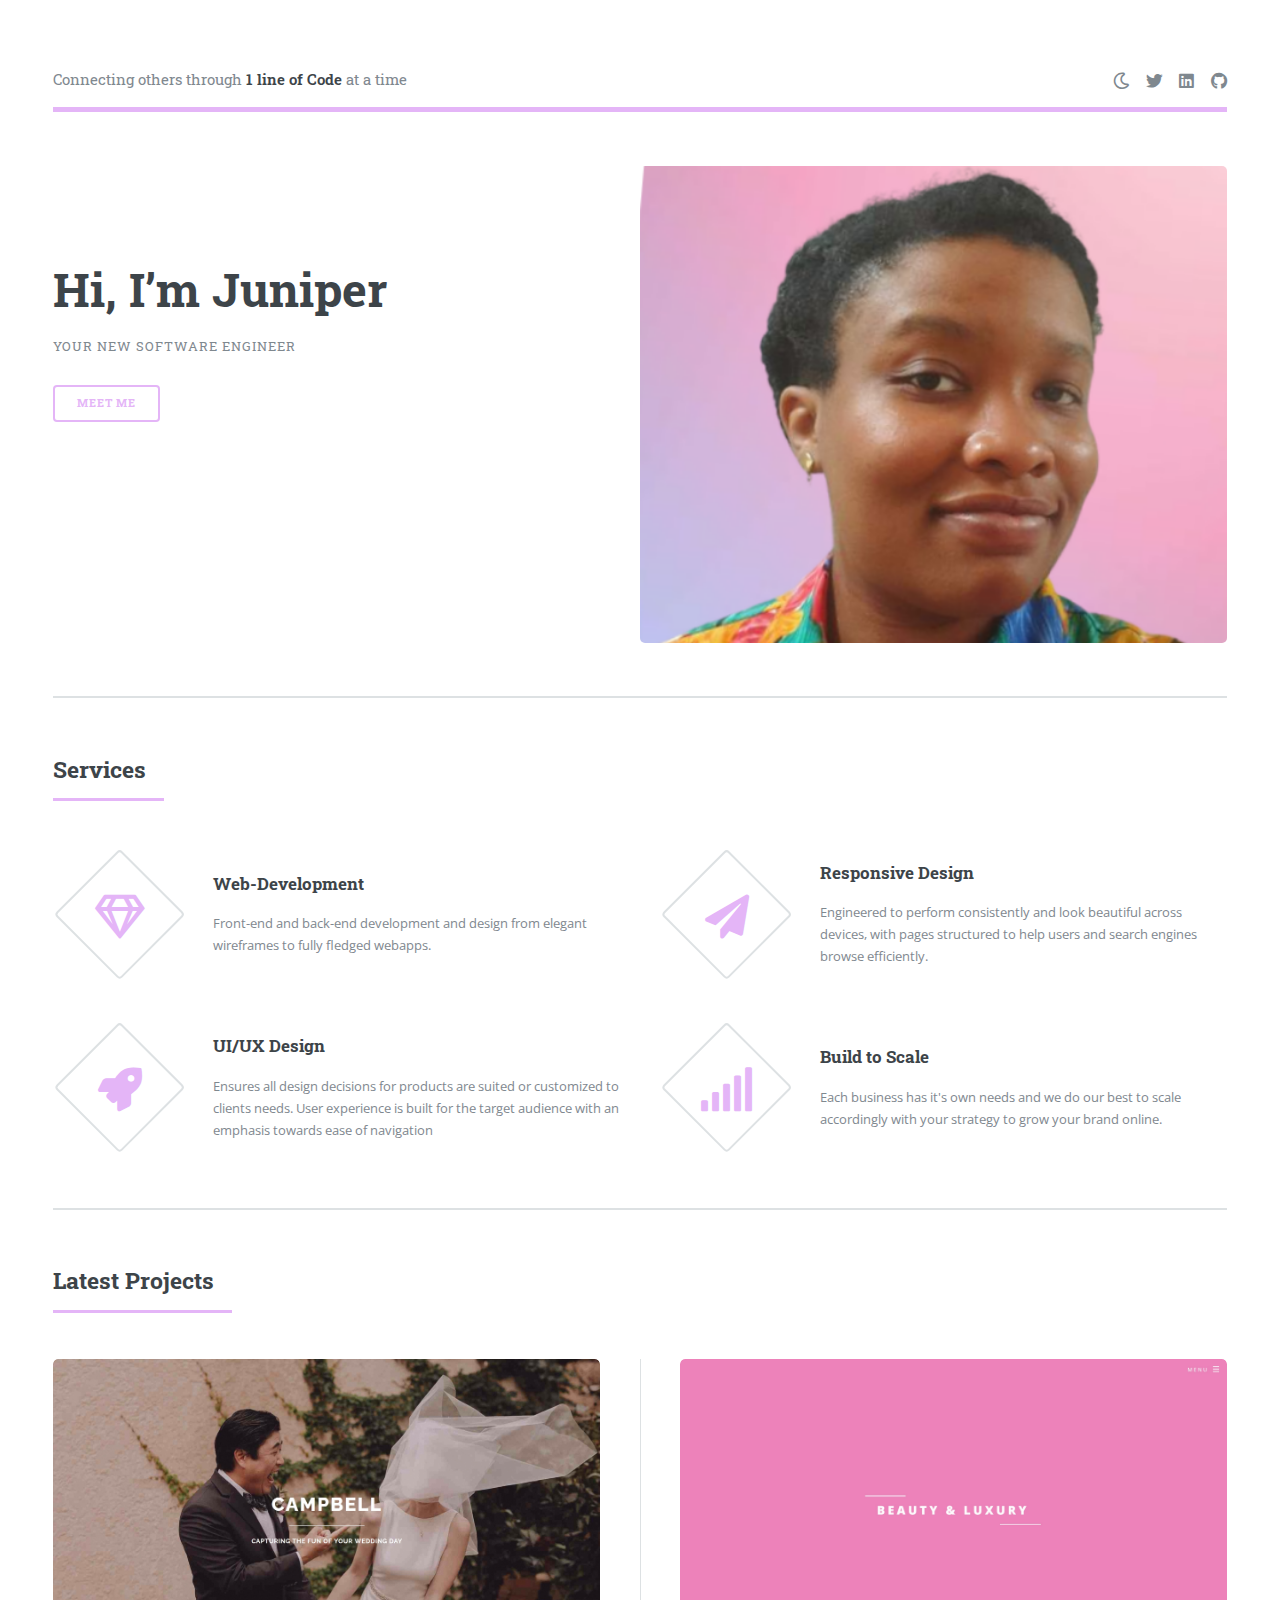
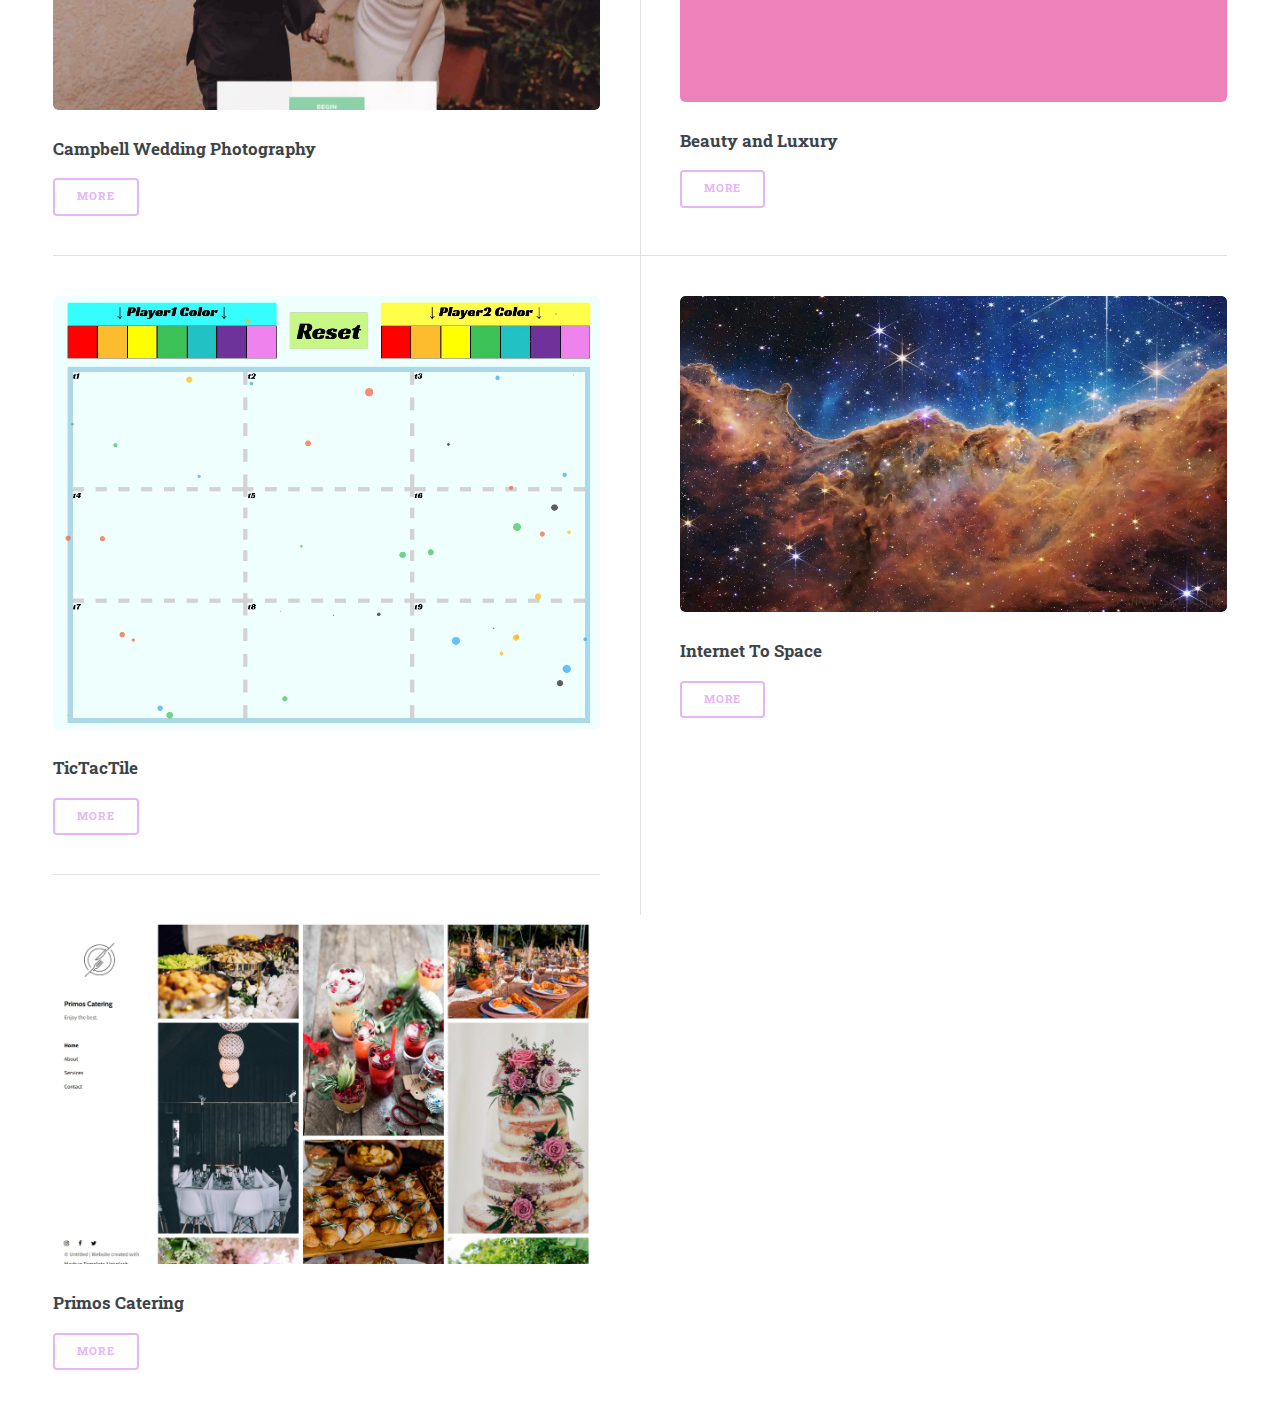
==== commit ec3b21fb: "Added dark mode, removed search bar, updated project list and other files" ====
--- a/index.html
+++ b/index.html
@@ -22,11 +22,11 @@
 
 							<!-- Header -->
 							<header id="header">
-								<a href="home.html" class="logo">Connecting others through <strong>1 line of Code</strong> at a time</a>
+								<a href="index.html" class="logo">Connecting others through <strong>1 line of Code</strong> at a time</a>
 								<ul class="icons">
-									<!--<li><a class="icon fa-moon dark-mode"><span class="label">Night-Mode</span></a></li> -->
+									<li><a class="icon fa-moon dark-mode" id="mode"><span class="label">Night-Mode</span></a></li>
 									<li><a href="https://twitter.com/DevwJuniper" target="_blank" class="icon brands fa-twitter"><span class="label">Twitter</span></a></li>
-									<li><a href="mailto:juniperpress@protonmail.com" target="_blank" class="icon fa-envelope"><span class="label">Email</span></a></li>
+									<!--<li><a href="#" target="_blank" class="icon fa-envelope"><span class="label">Email</span></a></li>-->
 									<li><a href="https://www.linkedin.com/in/juniperpress" target="_blank" class="icon brands fa-linkedin"><span class="label">Linked-In</span></a></li>
 									<li><a href="https://github.com/Pressedj" target="_blank" class="icon brands fa-github"><span class="label">Github</span></a></li>
 								</ul>
@@ -55,7 +55,7 @@
 
 								</div>
 								<span class="image object">
-									<img src="images/juniperberry.jpg" alt="Juniper Berries" />
+									<img src="images/juniperberry.jpg" alt="Juniper Berry" />
 								</span>
 							</section>
 
@@ -113,31 +113,38 @@
 								</header>
 								<div class="posts">
 									<article>
-										<a href="https://campbellphotos.netlify.app/" target="_blank" class="image"><img src="images/campbell.jpg" alt="" /></a>
+										<a href="https://campbellphotos.netlify.app/" target="_blank" class="image"><img src="images/campbell.jpg" alt="Photography site preview image" /></a>
 										<h3>Campbell Wedding Photography</h3>
 										<ul class="actions">
 											<li><a href="https://campbellphotos.netlify.app/" target="_blank" class="button">More</a></li>
 										</ul>
 									</article>
 									<article>
-										<a href="https://luxsalons.netlify.app/" target="_blank" class="image"><img src="images/bealux.jpg" alt="" /></a>
+										<a href="https://luxsalons.netlify.app/" target="_blank" class="image"><img src="images/bealux.jpg" alt="Hair Salon Preview image" /></a>
 										<h3>Beauty and Luxury</h3>
 										<ul class="actions">
 											<li><a href="https://luxsalons.netlify.app/" target="_blank" class="button">More</a></li>
 										</ul>
 									</article>
 									<article>
-										<a href="https://primoscatering.netlify.app/" target="_blank" class="image"><img src="images/primos.jpg" alt="" /></a>
+										<a href="https://tictactile.netlify.app/" target="_blank" class="image"><img src="images/ttt.webp" alt="Image of Tic Tac Tile Board Game" /></a>
+										<h3>TicTacTile</h3>
+										<ul class="actions">
+											<li><a href="https://tictactile.netlify.app/" target="_blank" class="button">More</a></li>
+										</ul>
+									</article>
+									<article>
+										<a href="https://internet2space.netlify.app/" target="_blank" class="image"><img src="images/i2s.webp" alt="Nasa picture of Carina Cliffs" /></a>
+										<h3>Internet To Space</h3>
+										<ul class="actions">
+											<li><a href="https://internet2space.netlify.app/" target="_blank" class="button">More</a></li>
+										</ul>
+									</article>
+									<article>
+										<a href="https://primoscatering.netlify.app/" target="_blank" class="image"><img src="images/primos.jpg" alt="Catering site preview image" /></a>
 										<h3>Primos Catering</h3>
 										<ul class="actions">
 											<li><a href="https://primoscatering.netlify.app/" target="_blank" class="button">More</a></li>
-										</ul>
-									</article>
-									<article>
-										<a href="https://primoscatering.netlify.app/" target="_blank" class="image"><img src="images/primos.jpg" alt="" /></a>
-										<h3>Internet To Space</h3>
-										<ul class="actions">
-											<li><a href="https://internet2space.netlify.app/" target="_blank" class="button">More</a></li>
 										</ul>
 									</article>
 									<!--
@@ -163,9 +170,9 @@
 		<p>Aenean ornare velit lacus, ac varius enim lorem ullamcorper dolore. Proin aliquam facilisis ante interdum. Sed nulla amet lorem feugiat tempus aliquam.</p>
 		<ul class="actions">
 			<li><a href="#" class="button">More</a></li>
-		-->
+		
 									</ul>
-									</article>
+									</article>-->
 								</div>
 							</section>
 
@@ -183,7 +190,7 @@
 								</header>
 								<p>Start a conversation</p>
 								<ul class="contact">
-									<li class="icon solid fa-envelope"><a href="" mailto:juniperpress@protonmail.com">juniperpress@protonmail.com</a></li>
+									<!--<li class="icon solid fa-envelope"><a href="#""></a></li>-->
 									<li class="icon brands fa-twitter"><a target="_blank" href="https://twitter.com/devwjuniper">DevwJuniper.com/Twitter</a></li>
 								</ul>
 							</section>
--- a/assets/css/main.css
+++ b/assets/css/main.css
@@ -81,6 +81,7 @@
   background: #ffffff; }
 
 
+
   body.is-preload *, body.is-preload *:before, body.is-preload *:after, body.is-resizing *, body.is-resizing *:before, body.is-resizing *:after {
     -moz-animation: none !important;
     -webkit-animation: none !important;
@@ -114,11 +115,11 @@
   -ms-transition: color 0.2s ease-in-out, border-bottom-color 0.2s ease-in-out;
   transition: color 0.2s ease-in-out, border-bottom-color 0.2s ease-in-out;
   border-bottom: dotted 1px;
-  color: #7ac904;
+  color: #E4B5F7 ;
   text-decoration: none; }
   a:hover {
-    border-bottom-color: #7ac904;
-    color: #7ac904 !important; }
+    border-bottom-color: #E4B5F7 ;
+    color: #E4B5F7  !important; }
     a:hover strong {
       color: inherit; }
 
@@ -1000,7 +1001,7 @@
   text-transform: uppercase; }
 
 header.major > :last-child {
-  border-bottom: solid 3px #7ac904;
+  border-bottom: solid 3px #E4B5F7 ;
   display: inline-block;
   margin: 0 0 2em 0;
   padding: 0 0.75em 0.5em 0; }
@@ -1058,8 +1059,8 @@
   input[type="url"]:focus,
   select:focus,
   textarea:focus {
-    border-color: #7ac904;
-    box-shadow: 0 0 0 1px #7ac904; }
+    border-color: #E4B5F7 ;
+    box-shadow: 0 0 0 1px #E4B5F7 ; }
 
 select {
   background-image: url("data:image/svg+xml;charset=utf8,%3Csvg xmlns='http://www.w3.org/2000/svg' width='40' height='40' preserveAspectRatio='none' viewBox='0 0 40 40'%3E%3Cpath d='M9.4,12.3l10.4,10.4l10.4-10.4c0.2-0.2,0.5-0.4,0.9-0.4c0.3,0,0.6,0.1,0.9,0.4l3.3,3.3c0.2,0.2,0.4,0.5,0.4,0.9 c0,0.4-0.1,0.6-0.4,0.9L20.7,31.9c-0.2,0.2-0.5,0.4-0.9,0.4c-0.3,0-0.6-0.1-0.9-0.4L4.3,17.3c-0.2-0.2-0.4-0.5-0.4-0.9 c0-0.4,0.1-0.6,0.4-0.9l3.3-3.3c0.2-0.2,0.5-0.4,0.9-0.4S9.1,12.1,9.4,12.3z' fill='rgba(210, 215, 217, 0.75)' /%3E%3C/svg%3E");
@@ -1147,8 +1148,8 @@
     content: '\f00c'; }
   input[type="checkbox"]:focus + label:before,
   input[type="radio"]:focus + label:before {
-    border-color: #7ac904;
-    box-shadow: 0 0 0 1px #7ac904; }
+    border-color: #E4B5F7 ;
+    box-shadow: 0 0 0 1px #E4B5F7 ; }
 
 input[type="checkbox"] + label:before {
   border-radius: 0.375em; }
@@ -1378,7 +1379,7 @@
       font-family: 'Font Awesome 5 Free';
       font-weight: 400; }
     ul.contact li:before {
-      color: #7ac904;
+      color: #E4B5F7 ;
       display: inline-block;
       font-size: 1.5em;
       height: 1.125em;
@@ -1423,7 +1424,7 @@
       padding: 0 0.5em;
       text-align: center; }
       ul.pagination li > .page.active {
-        background-color: #7ac904;
+        background-color: #E4B5F7 ;
         color: #ffffff !important; }
         ul.pagination li > .page.active:hover {
           background-color: #f67878; }
@@ -1497,8 +1498,8 @@
   background-color: transparent;
   border-radius: 0.375em;
   border: 0;
-  box-shadow: inset 0 0 0 2px #7ac904;
-  color: #7ac904 !important;
+  box-shadow: inset 0 0 0 2px #E4B5F7 ;
+  color: #E4B5F7  !important;
   cursor: pointer;
   display: inline-block;
   font-family: "Roboto Slab", serif;
@@ -1555,7 +1556,7 @@
   input[type="button"].primary,
   button.primary,
   .button.primary {
-    background-color: #7ac904;
+    background-color: #E4B5F7 ;
     box-shadow: none;
     color: #ffffff !important; }
     input[type="submit"].primary:hover,
@@ -1644,7 +1645,7 @@
       text-align: center;
       width: 10em; }
       .features article .icon:before {
-        color: #7ac904;
+        color: #E4B5F7 ;
         font-size: 2.75rem;
         position: relative;
         top: 0.05em; }
@@ -1933,7 +1934,10 @@
   background-color: #f5f6f7;
   font-size: 0.9em;
   position: relative;
-  width: 26em; }
+  width: 26em; 
+  display: none;
+}
+
   #sidebar h2 {
     font-size: 1.38889em; }
   #sidebar > .inner {
@@ -2077,7 +2081,7 @@
     display: -webkit-flex;
     display: -ms-flex;
     display: flex;
-    border-bottom: solid 5px #7ac904;
+    border-bottom: solid 5px #E4B5F7 ;
     padding: 6em 0 1em 0;
     position: relative;
 }
@@ -2118,7 +2122,7 @@
   display: -ms-flex;
   display: flex; }
   #banner h1 {
-    margin-top: -0.125em; }
+    margin-top: 2em; }
   #banner .content {
     -moz-flex-grow: 1;
     -webkit-flex-grow: 1;
@@ -2217,7 +2221,7 @@
     font-size: 0.9em;
     padding: 0.625em 0; }
     #menu ul a:hover, #menu ul span:hover {
-      color: #7ac904; }
+      color: #E4B5F7 ; }
     #menu ul a.opener, #menu ul span.opener {
       -moz-transition: color 0.2s ease-in-out;
       -webkit-transition: color 0.2s ease-in-out;
@@ -2247,7 +2251,7 @@
         position: absolute;
         right: 0; }
       #menu ul a.opener:hover:before, #menu ul span.opener:hover:before {
-        color: #7ac904; }
+        color: #E4B5F7 ; }
       #menu ul a.opener.active + ul, #menu ul span.opener.active + ul {
         display: block; }
       #menu ul a.opener.active:before, #menu ul span.opener.active:before {
